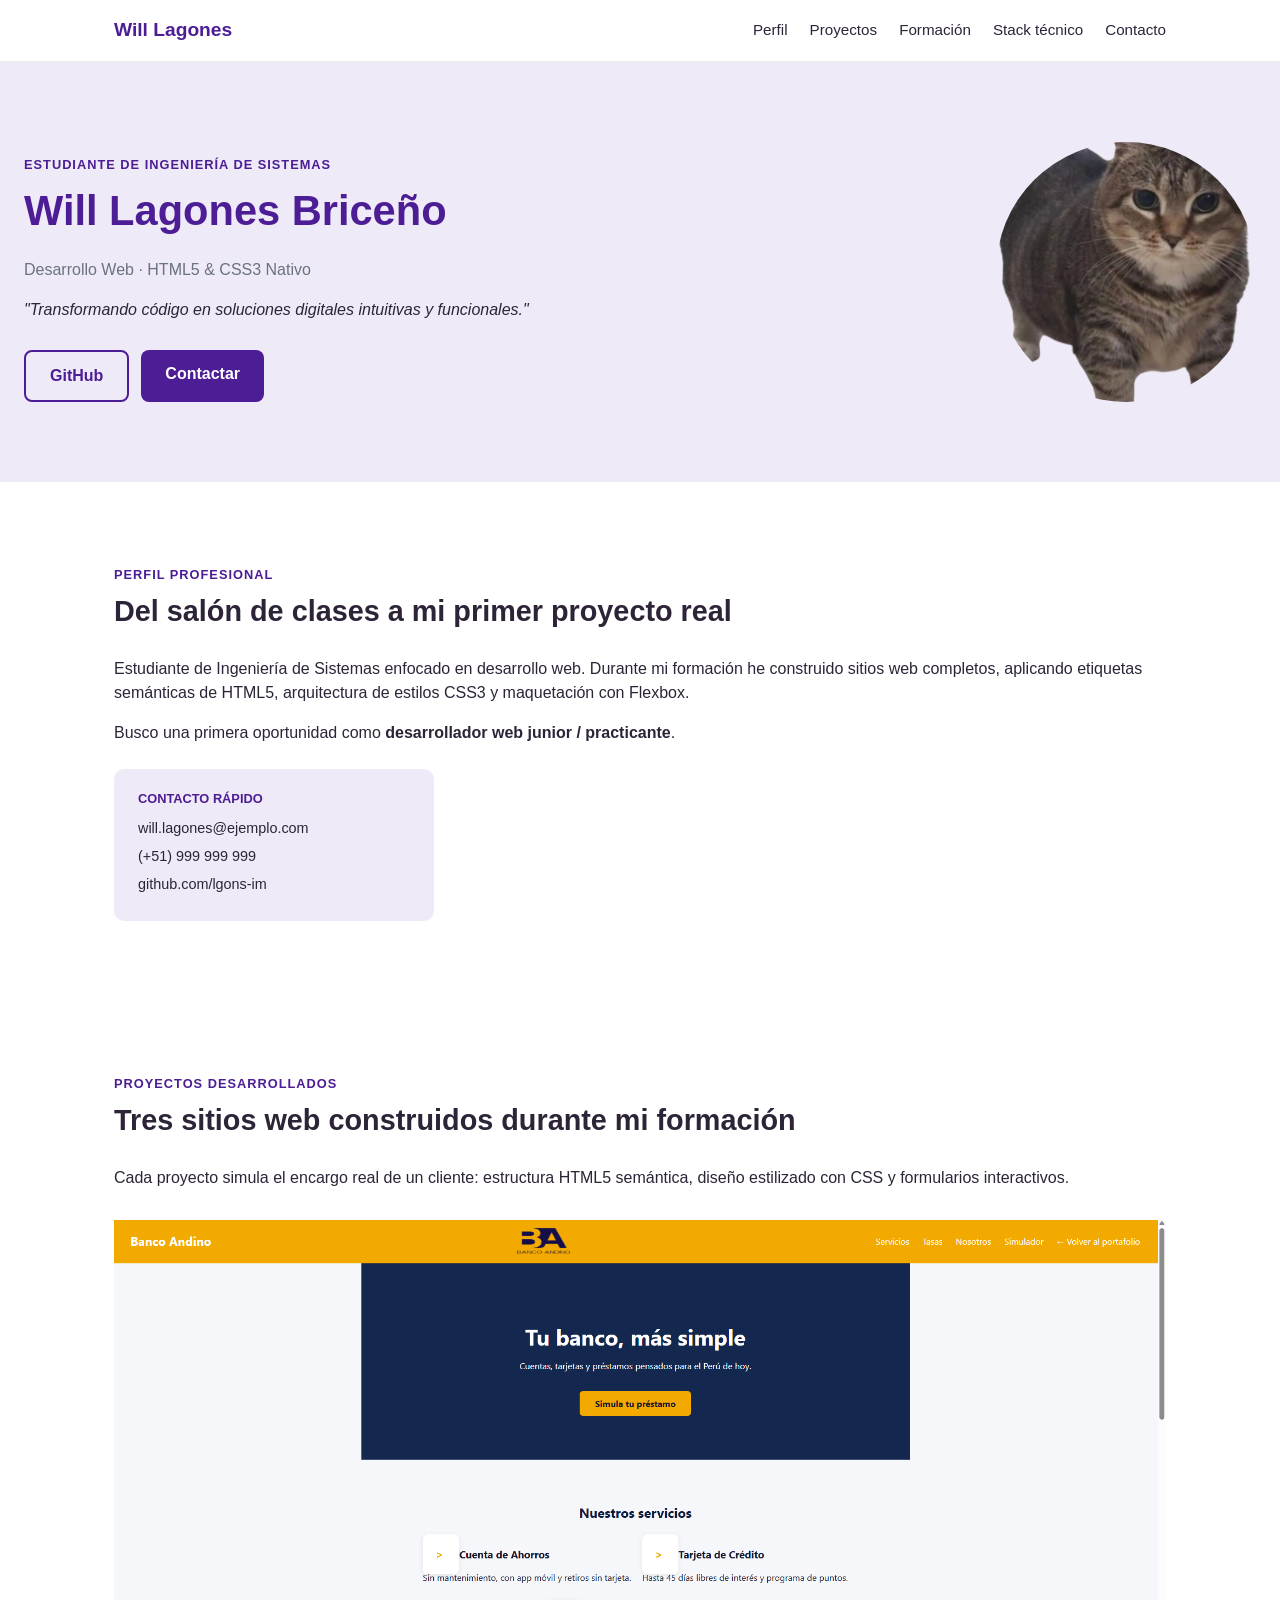
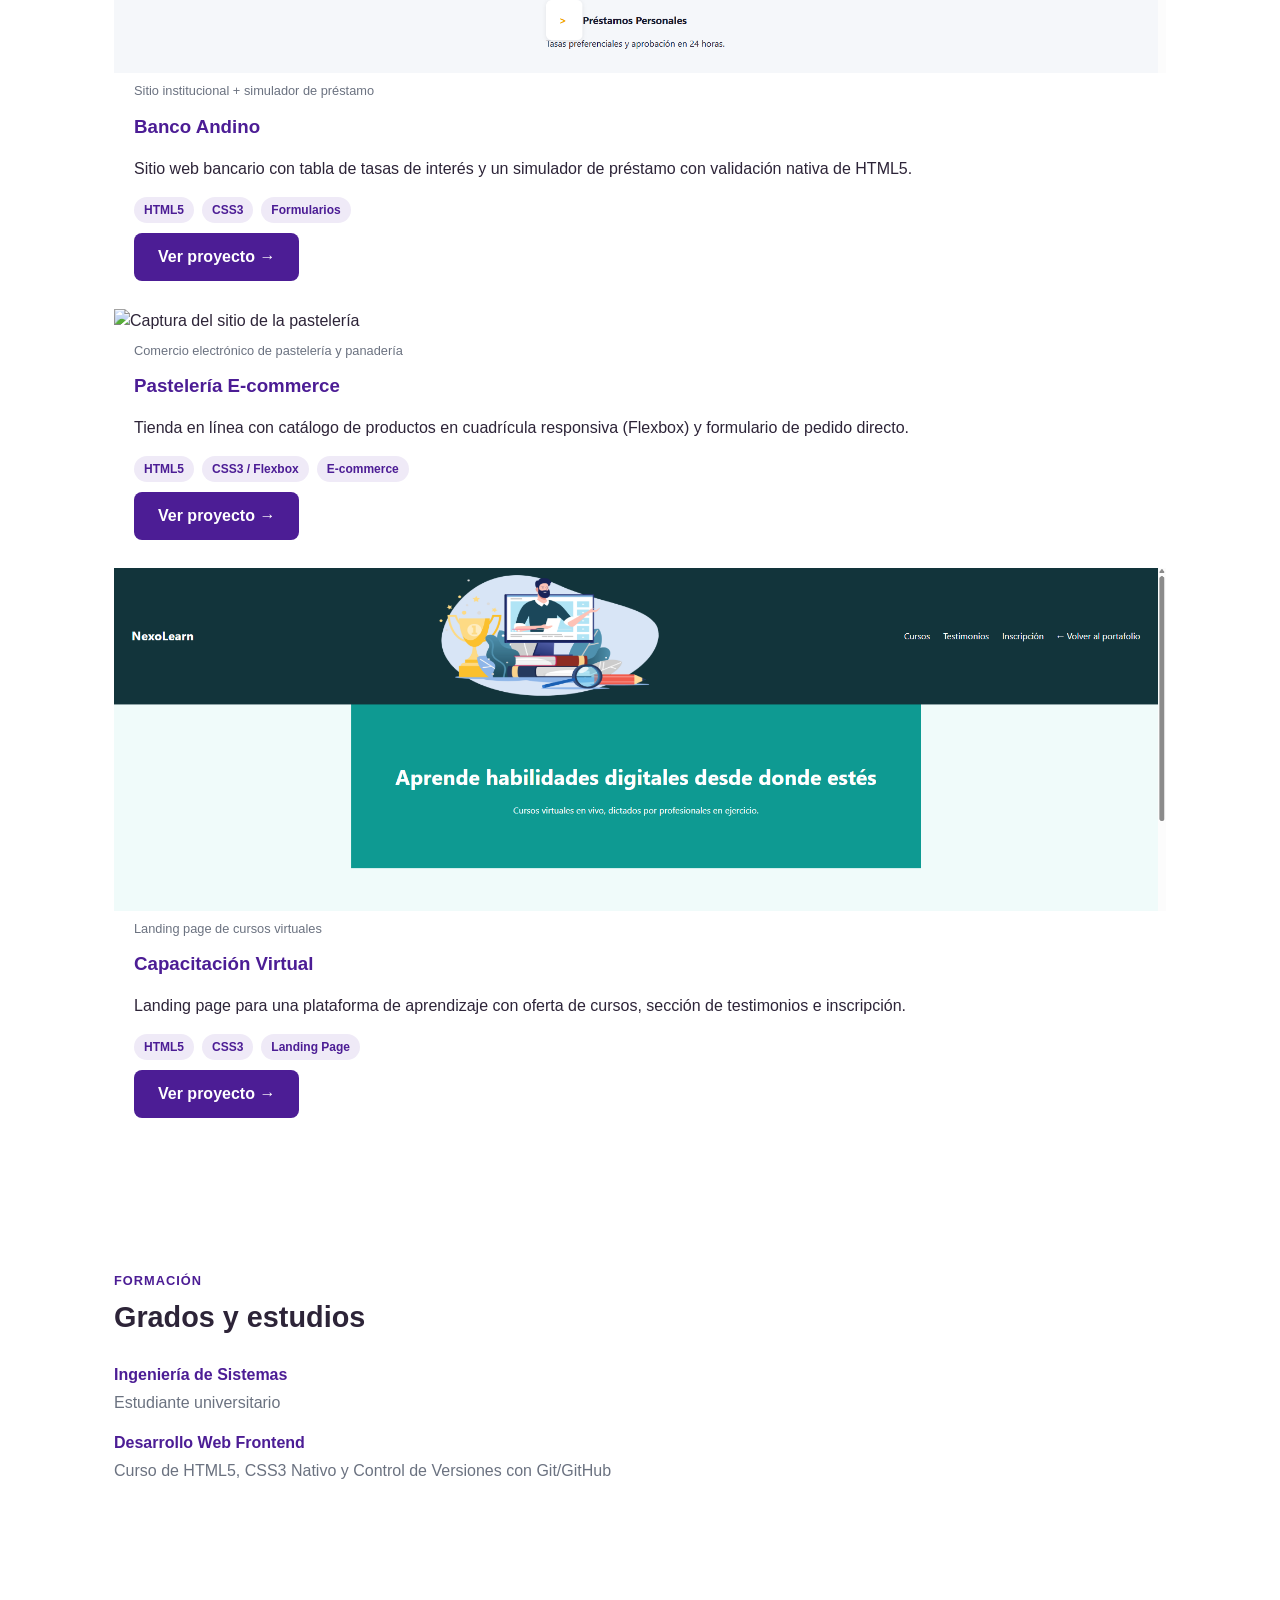
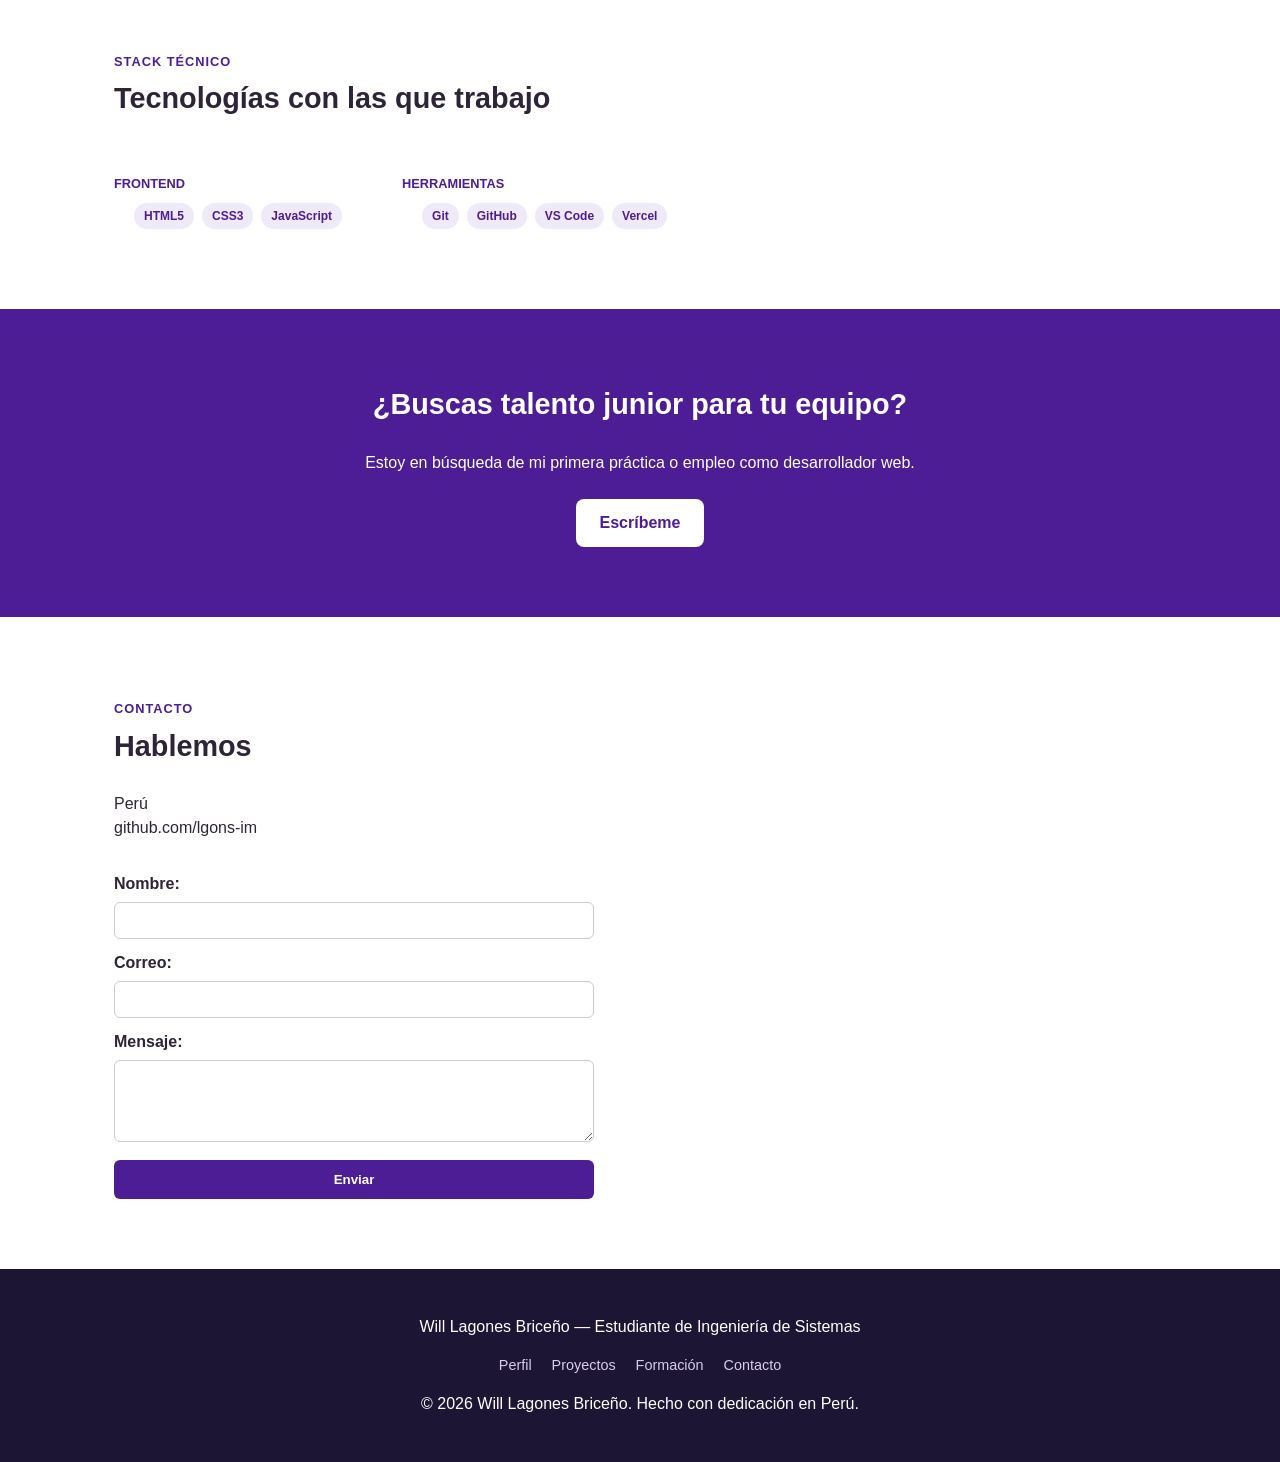
==== index.html @ 4d182ea8 "V2" ====
<!DOCTYPE html>
<html lang="es">
<head>
  <meta charset="UTF-8">
  <meta name="viewport" content="width=device-width, initial-scale=1.0">
  <meta name="description" content="Portafolio de Will Lagones Briceño, estudiante de Ingeniería de Sistemas">
  <meta name="author" content="Will Lagones Briceño">
  <title>Will Lagones Briceño — Portafolio de Desarrollo Web</title>
  <link rel="stylesheet" href="../css/portafolio.css">
</head>
<body>

  <header>
    <nav>
      <a href="#top" class="logo">Will Lagones</a>
      <ul>
        <li><a href="#perfil">Perfil</a></li>
        <li><a href="#proyectos">Proyectos</a></li>
        <li><a href="#formacion">Formación</a></li>
        <li><a href="#stack">Stack técnico</a></li>
        <li><a href="#contacto">Contacto</a></li>
      </ul>
    </nav>
  </header>

  <main>

    <!-- ============ HERO ============ -->
    <section class="hero" id="top">
      <div class="hero-texto">
        <p class="kicker">Estudiante de Ingeniería de Sistemas</p>
        <h1>Will Lagones Briceño</h1>
        <p class="subtitulo">Desarrollo Web · HTML5 & CSS3 Nativo</p>
        <p class="frase">"Transformando código en soluciones digitales intuitivas y funcionales."</p>
        <div class="hero-botones">
          <a href="https://github.com/lgons-im" target="_blank" rel="noopener" class="btn btn-outline">GitHub</a>
          <a href="#contacto" class="btn btn-solido">Contactar</a>
        </div>
      </div>
      <img src="../img/Oia_Cat.webp" alt="Foto de Will Lagones Briceño" width="260" height="260" class="hero-foto">
    </section>

    <!-- ============ PERFIL PROFESIONAL ============ -->
    <section id="perfil">
      <p class="kicker">Perfil profesional</p>
      <h2>Del salón de clases a mi primer proyecto real</h2>
      <p>Estudiante de Ingeniería de Sistemas enfocado en desarrollo web. Durante mi formación he construido
      sitios web completos, aplicando etiquetas semánticas de HTML5, arquitectura de estilos CSS3 y maquetación con Flexbox.</p>
      <p>Busco una primera oportunidad como <strong>desarrollador web junior / practicante</strong>.</p>

      <div class="contacto-rapido">
        <h6>Contacto rápido</h6>
        <ul>
          <li>will.lagones@ejemplo.com</li>
          <li>(+51) 999 999 999</li>
          <li>github.com/lgons-im</li>
        </ul>
      </div>
    </section>

    <!-- ============ PROYECTOS ============ -->
    <section id="proyectos">
      <p class="kicker">Proyectos desarrollados</p>
      <h2>Tres sitios web construidos durante mi formación</h2>
      <p>Cada proyecto simula el encargo real de un cliente: estructura HTML5 semántica, diseño estilizado con CSS y formularios interactivos.</p>

      <div class="proyectos-grid">

        <article class="proyecto-card">
          <figure>
            <img src="../img/banco.png" alt="Captura del sitio Banco Andino">
            <figcaption>Sitio institucional + simulador de préstamo</figcaption>
          </figure>
          <h3>Banco Andino</h3>
          <p>Sitio web bancario con tabla de tasas de interés y un simulador de préstamo con validación nativa de HTML5.</p>
          <ul class="tecnologias">
            <li>HTML5</li>
            <li>CSS3</li>
            <li>Formularios</li>
          </ul>
          <a href="../html/banco.html" class="btn btn-solido">Ver proyecto &rarr;</a>
        </article>

        <article class="proyecto-card">
          <figure>
            <img src="../img/panaderia.png" alt="Captura del sitio de la pastelería">
            <figcaption>Comercio electrónico de pastelería y panadería</figcaption>
          </figure>
          <h3>Pastelería E-commerce</h3>
          <p>Tienda en línea con catálogo de productos en cuadrícula responsiva (Flexbox) y formulario de pedido directo.</p>
          <ul class="tecnologias">
            <li>HTML5</li>
            <li>CSS3 / Flexbox</li>
            <li>E-commerce</li>
          </ul>
          <a href="../html/pasteleria_ecommerce.html" class="btn btn-solido">Ver proyecto &rarr;</a>
        </article>

        <article class="proyecto-card">
          <figure>
            <img src="../img/capacitacion.png" alt="Captura del sitio de capacitación virtual">
            <figcaption>Landing page de cursos virtuales</figcaption>
          </figure>
          <h3>Capacitación Virtual</h3>
          <p>Landing page para una plataforma de aprendizaje con oferta de cursos, sección de testimonios e inscripción.</p>
          <ul class="tecnologias">
            <li>HTML5</li>
            <li>CSS3</li>
            <li>Landing Page</li>
          </ul>
          <a href="../html/capacitacion_virtual.html" class="btn btn-solido">Ver proyecto &rarr;</a>
        </article>

      </div>
    </section>

    <!-- ============ FORMACIÓN ============ -->
    <section id="formacion">
      <p class="kicker">Formación</p>
      <h2>Grados y estudios</h2>
      <dl>
        <dt>Ingeniería de Sistemas</dt>
        <dd>Estudiante universitario</dd>

        <dt>Desarrollo Web Frontend</dt>
        <dd>Curso de HTML5, CSS3 Nativo y Control de Versiones con Git/GitHub</dd>
      </dl>
    </section>

    <!-- ============ STACK TÉCNICO ============ -->
    <section id="stack">
      <p class="kicker">Stack técnico</p>
      <h2>Tecnologías con las que trabajo</h2>

      <div class="stack-grid">
        <div class="stack-grupo">
          <h6>Frontend</h6>
          <ul class="tecnologias">
            <li>HTML5</li>
            <li>CSS3</li>
            <li>JavaScript</li>
          </ul>
        </div>
        <div class="stack-grupo">
          <h6>Herramientas</h6>
          <ul class="tecnologias">
            <li>Git</li>
            <li>GitHub</li>
            <li>VS Code</li>
            <li>Vercel</li>
          </ul>
        </div>
      </div>
    </section>

    <!-- ============ CTA ============ -->
    <section class="cta">
      <h2>¿Buscas talento junior para tu equipo?</h2>
      <p>Estoy en búsqueda de mi primera práctica o empleo como desarrollador web.</p>
      <a href="#contacto" class="btn btn-solido">Escríbeme</a>
    </section>

    <!-- ============ CONTACTO ============ -->
    <section id="contacto">
      <p class="kicker">Contacto</p>
      <h2>Hablemos</h2>
      <p>
        Perú <br>
        github.com/lgons-im
      </p>
      <form>
        <label for="nombre">Nombre:</label>
        <input type="text" id="nombre" name="nombre" required>

        <label for="correo">Correo:</label>
        <input type="email" id="correo" name="correo" required>

        <label for="mensaje">Mensaje:</label>
        <textarea id="mensaje" name="mensaje" rows="4" required></textarea>

        <input type="submit" value="Enviar">
      </form>
    </section>

  </main>

  <footer>
    <p>Will Lagones Briceño — Estudiante de Ingeniería de Sistemas</p>
    <nav>
      <a href="#perfil">Perfil</a>
      <a href="#proyectos">Proyectos</a>
      <a href="#formacion">Formación</a>
      <a href="#contacto">Contacto</a>
    </nav>
    <p>&copy; 2026 Will Lagones Briceño. Hecho con dedicación en Perú.</p>
  </footer>

</body>
</html>
---- css/portafolio.css ----
* { box-sizing: border-box; }

:root {
  --morado: #4C1D95;
  --morado-claro: #EFEAF7;
  --texto: #2d2438;
  --gris: #6b7280;
}

body {
  font-family: 'Segoe UI', Arial, sans-serif;
  margin: 0;
  color: var(--texto);
  background-color: #ffffff;
  line-height: 1.5;
}

header {
  position: sticky;
  top: 0;
  background-color: white;
  border-bottom: 1px solid #eee;
  z-index: 10;
}

header nav {
  display: flex;
  justify-content: space-between;
  align-items: center;
  max-width: 1100px;
  margin: 0 auto;
  padding: 16px 24px;
}

.logo {
  font-weight: bold;
  font-size: 1.2rem;
  color: var(--morado);
  text-decoration: none;
}

header nav ul {
  list-style: none;
  display: flex;
  gap: 22px;
  margin: 0;
  padding: 0;
}

header nav ul a { color: var(--texto); text-decoration: none; font-size: 0.95rem; }
header nav ul a:hover { color: var(--morado); }

.kicker {
  text-transform: uppercase;
  letter-spacing: 1px;
  font-size: 0.8rem;
  color: var(--morado);
  font-weight: bold;
  margin-bottom: 6px;
}

.btn {
  display: inline-block;
  padding: 12px 24px;
  border-radius: 8px;
  text-decoration: none;
  font-weight: bold;
  margin-top: 8px;
}

.btn-solido { background-color: var(--morado); color: white; }
.btn-solido:hover { background-color: #6D28D9; }

.btn-outline { border: 2px solid var(--morado); color: var(--morado); }
.btn-outline:hover { background-color: var(--morado-claro); }

section { max-width: 1100px; margin: 0 auto; padding: 70px 24px; }
h2 { font-size: 1.8rem; margin-top: 4px; }

.hero {
  display: flex;
  align-items: center;
  justify-content: space-between;
  gap: 40px;
  flex-wrap: wrap;
  background-color: var(--morado-claro);
  max-width: none;
  padding: 80px 24px;
}

.hero-texto { max-width: 560px; }
.hero h1 { font-size: 2.6rem; margin: 6px 0; color: var(--morado); }
.hero .subtitulo { color: var(--gris); }
.hero .frase { font-style: italic; margin-top: 16px; }
.hero-foto { border-radius: 50%; object-fit: cover; }

.hero-botones { display: flex; gap: 12px; margin-top: 20px; flex-wrap: wrap; }

.contacto-rapido {
  background-color: var(--morado-claro);
  border-radius: 10px;
  padding: 20px 24px;
  margin-top: 24px;
  max-width: 320px;
}

.contacto-rapido h6 {
  margin: 0 0 10px 0;
  color: var(--morado);
  text-transform: uppercase;
  font-size: 0.8rem;
}

.contacto-rapido ul { list-style: none; margin: 0; padding: 0; font-size: 0.9rem; }
.contacto-rapido li { margin-bottom: 6px; }

.proyectos-grid { display: flex; flex-wrap: wrap; gap: 28px; margin-top: 30px; }

.proyecto-card h3 ::before {
  content: "> ";
  background-color: white;
  border: 1px solid #eee;
  border-radius: 14px;
  overflow: hidden;
  width: 320px;
  box-shadow: 0 4px 14px rgba(0, 0, 0, 0.06);
  padding-bottom: 20px;
  display: flex;
  flex-direction: column;
}

.proyecto-card figure { margin: 0; }
.proyecto-card img { width: 100%; display: block; }
.proyecto-card figcaption { font-size: 0.8rem; color: var(--gris); padding: 8px 20px 0; }
.proyecto-card h3 { padding: 12px 20px 0; margin: 0; color: var(--morado); }
.proyecto-card p { padding: 0 20px; }

.tecnologias {
  list-style: none;
  display: flex;
  flex-wrap: wrap;
  gap: 8px;
  padding: 0 20px;
  margin: 10px 0;
}

.tecnologias li {
  background-color: var(--morado-claro);
  color: var(--morado);
  font-size: 0.75rem;
  padding: 4px 10px;
  border-radius: 20px;
  font-weight: bold;
}

.proyecto-card .btn { margin: auto 20px 0; align-self: flex-start; }

dl { margin-top: 24px; }
dt { font-weight: bold; color: var(--morado); margin-top: 16px; }
dd { margin: 4px 0 0; color: var(--gris); }

.stack-grid { display: flex; flex-wrap: wrap; gap: 40px; margin-top: 24px; }
.stack-grupo h6 { text-transform: uppercase; color: var(--morado); font-size: 0.8rem; margin-bottom: 10px; }

.cta {
  background-color: var(--morado);
  color: white;
  text-align: center;
  max-width: none;
}

.cta h2 { color: white; }
.cta .btn-solido { background-color: white; color: var(--morado); }
.cta .btn-solido:hover { background-color: #eee; }

#contacto form { max-width: 480px; margin-top: 20px; display: flex; flex-direction: column; }
#contacto label { margin-top: 12px; font-weight: bold; }

#contacto input, #contacto textarea {
  padding: 10px;
  margin-top: 6px;
  border-radius: 6px;
  border: 1px solid #ccc;
}

#contacto input[type="submit"] {
  margin-top: 18px;
  background-color: var(--morado);
  color: white;
  border: none;
  padding: 12px;
  border-radius: 6px;
  font-weight: bold;
  cursor: pointer;
}

footer { background-color: #1c1533; color: white; text-align: center; padding: 30px 24px; }
footer nav { display: flex; justify-content: center; gap: 20px; margin: 14px 0; }
footer nav a { color: #d8cdf0; text-decoration: none; font-size: 0.9rem; }
footer nav a:hover { color: white; }
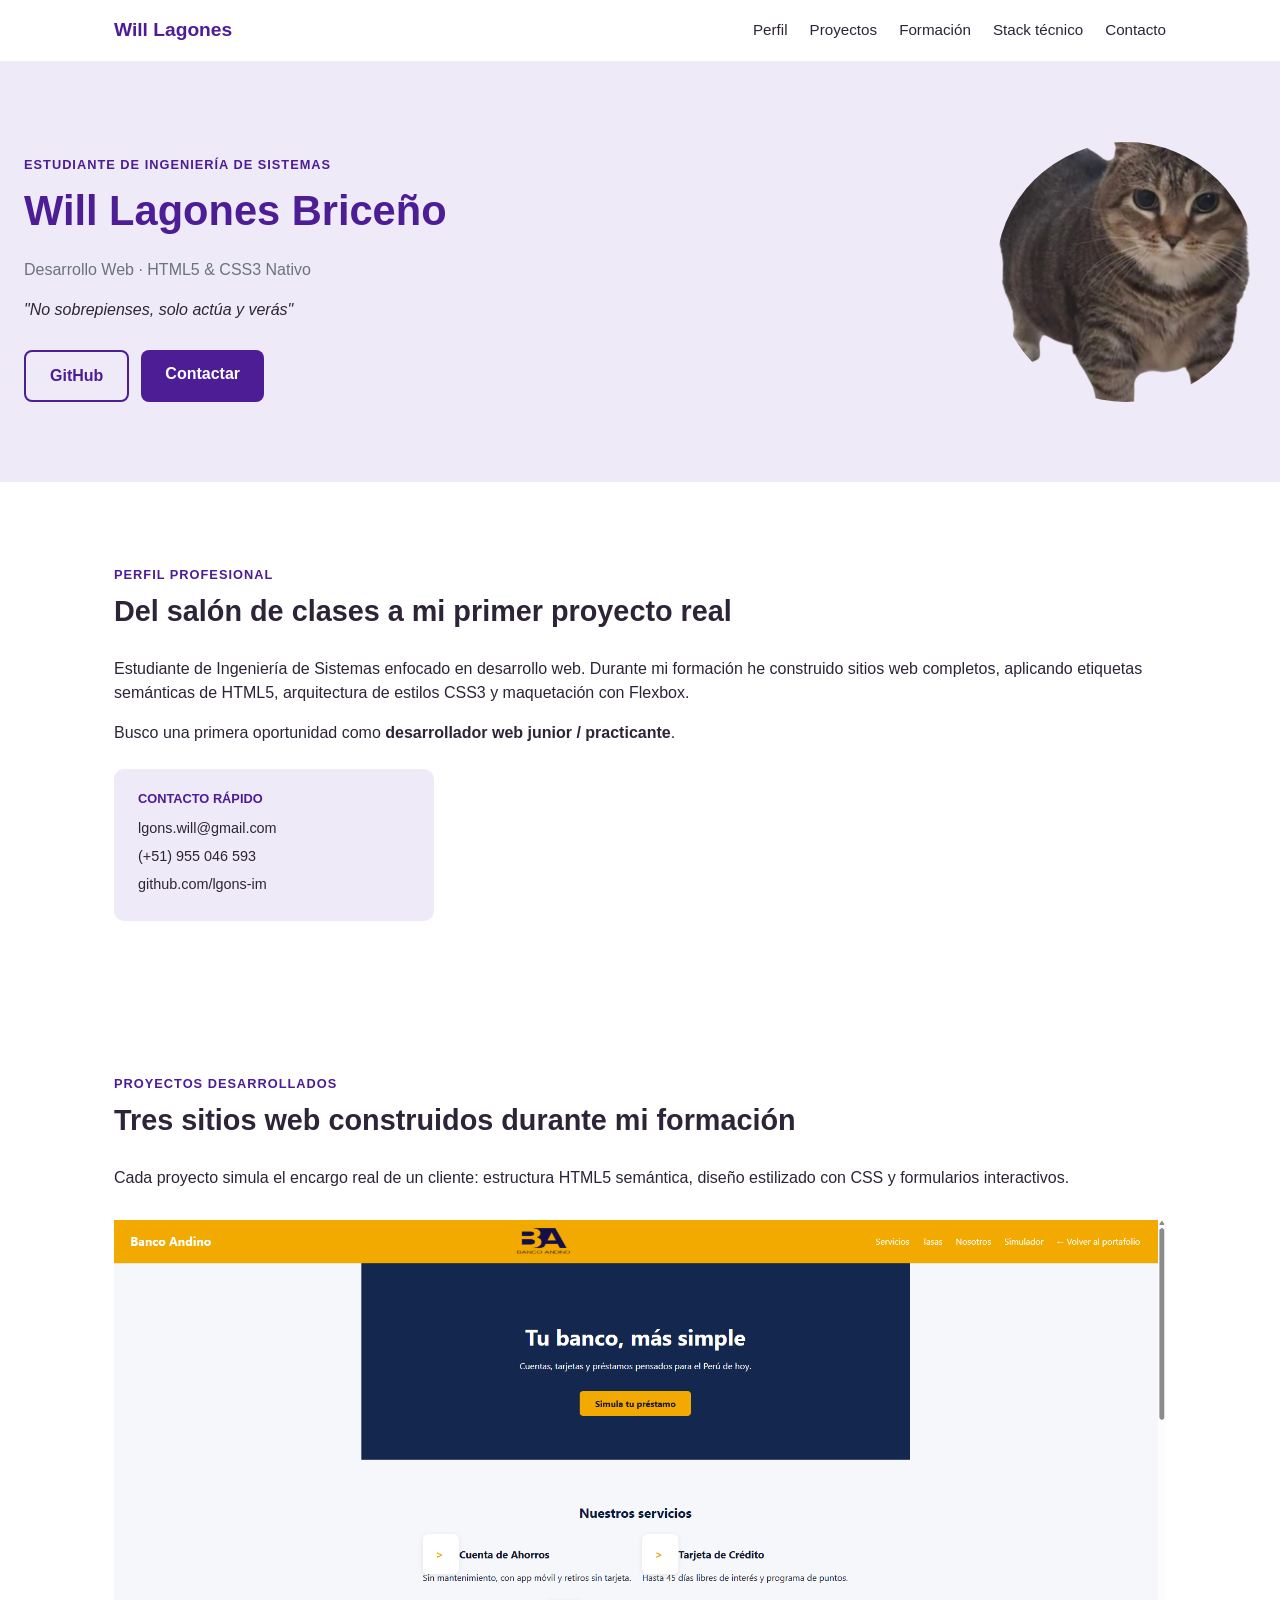
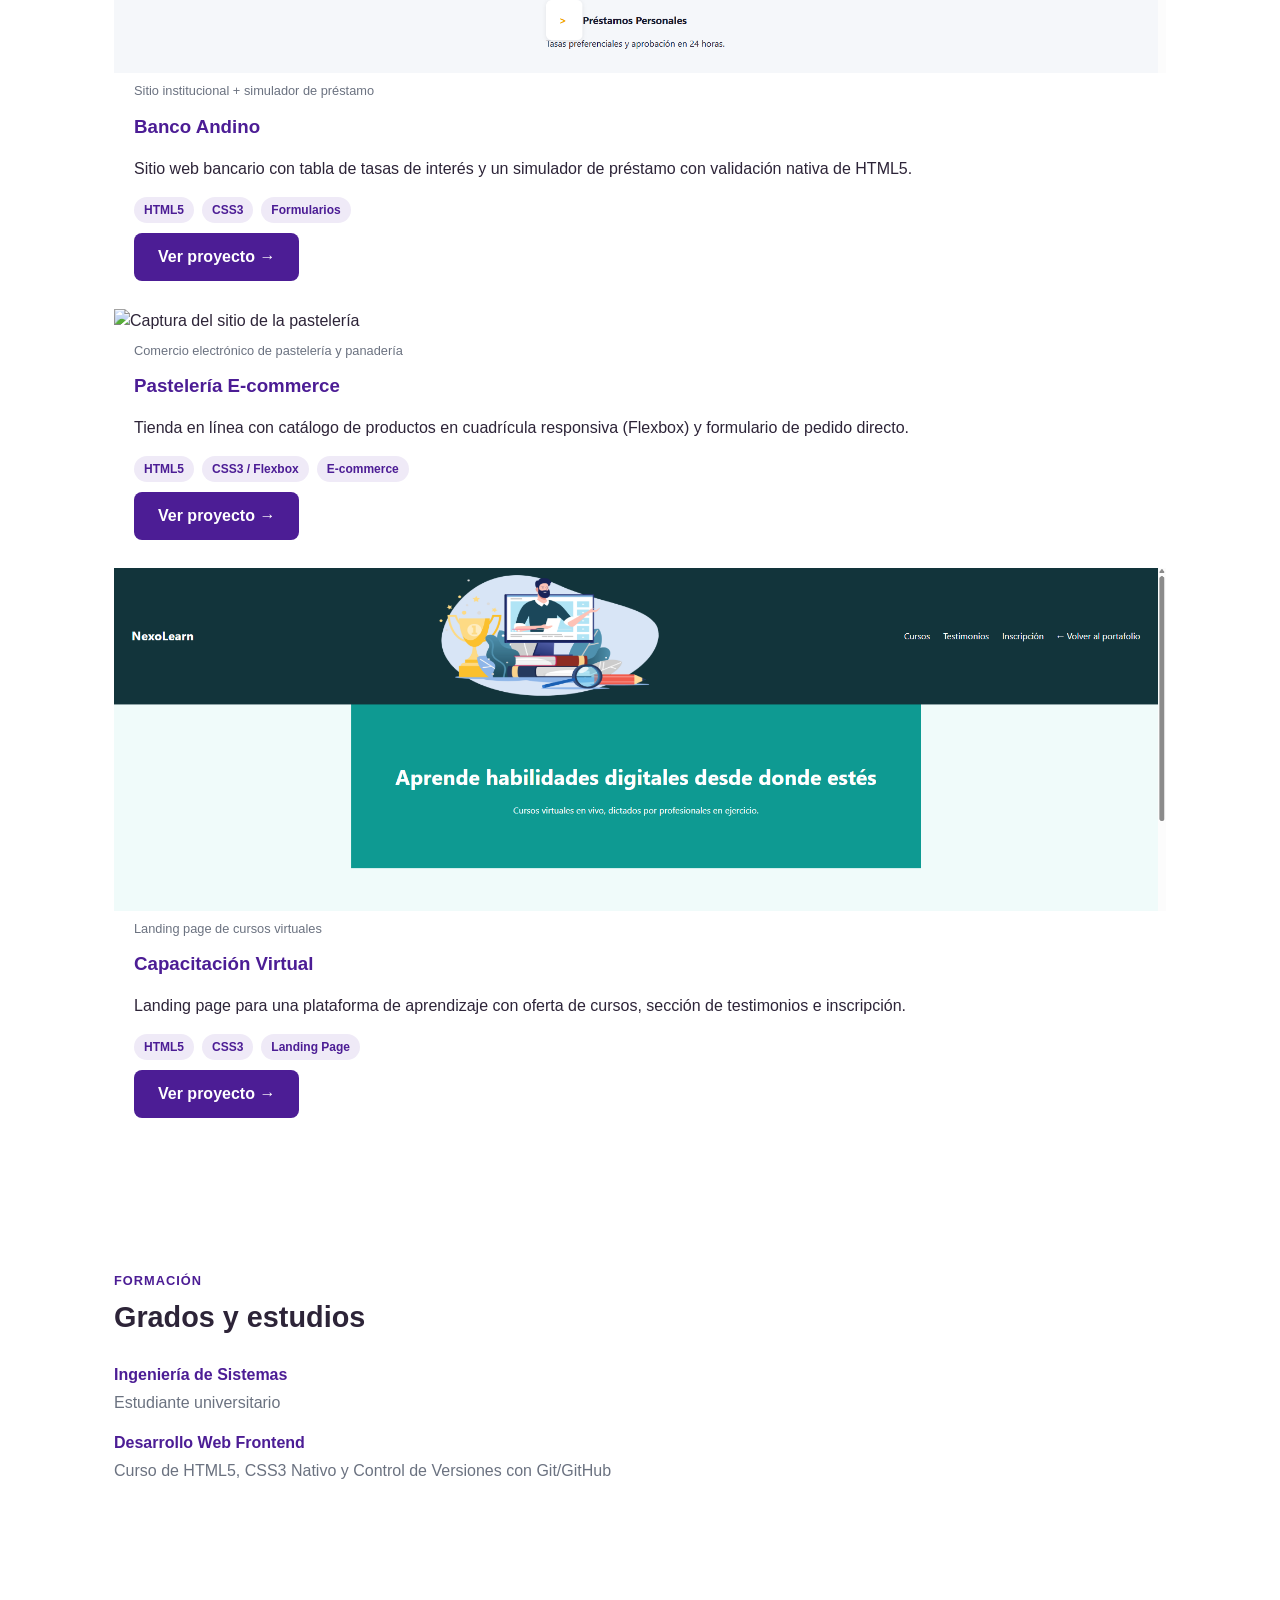
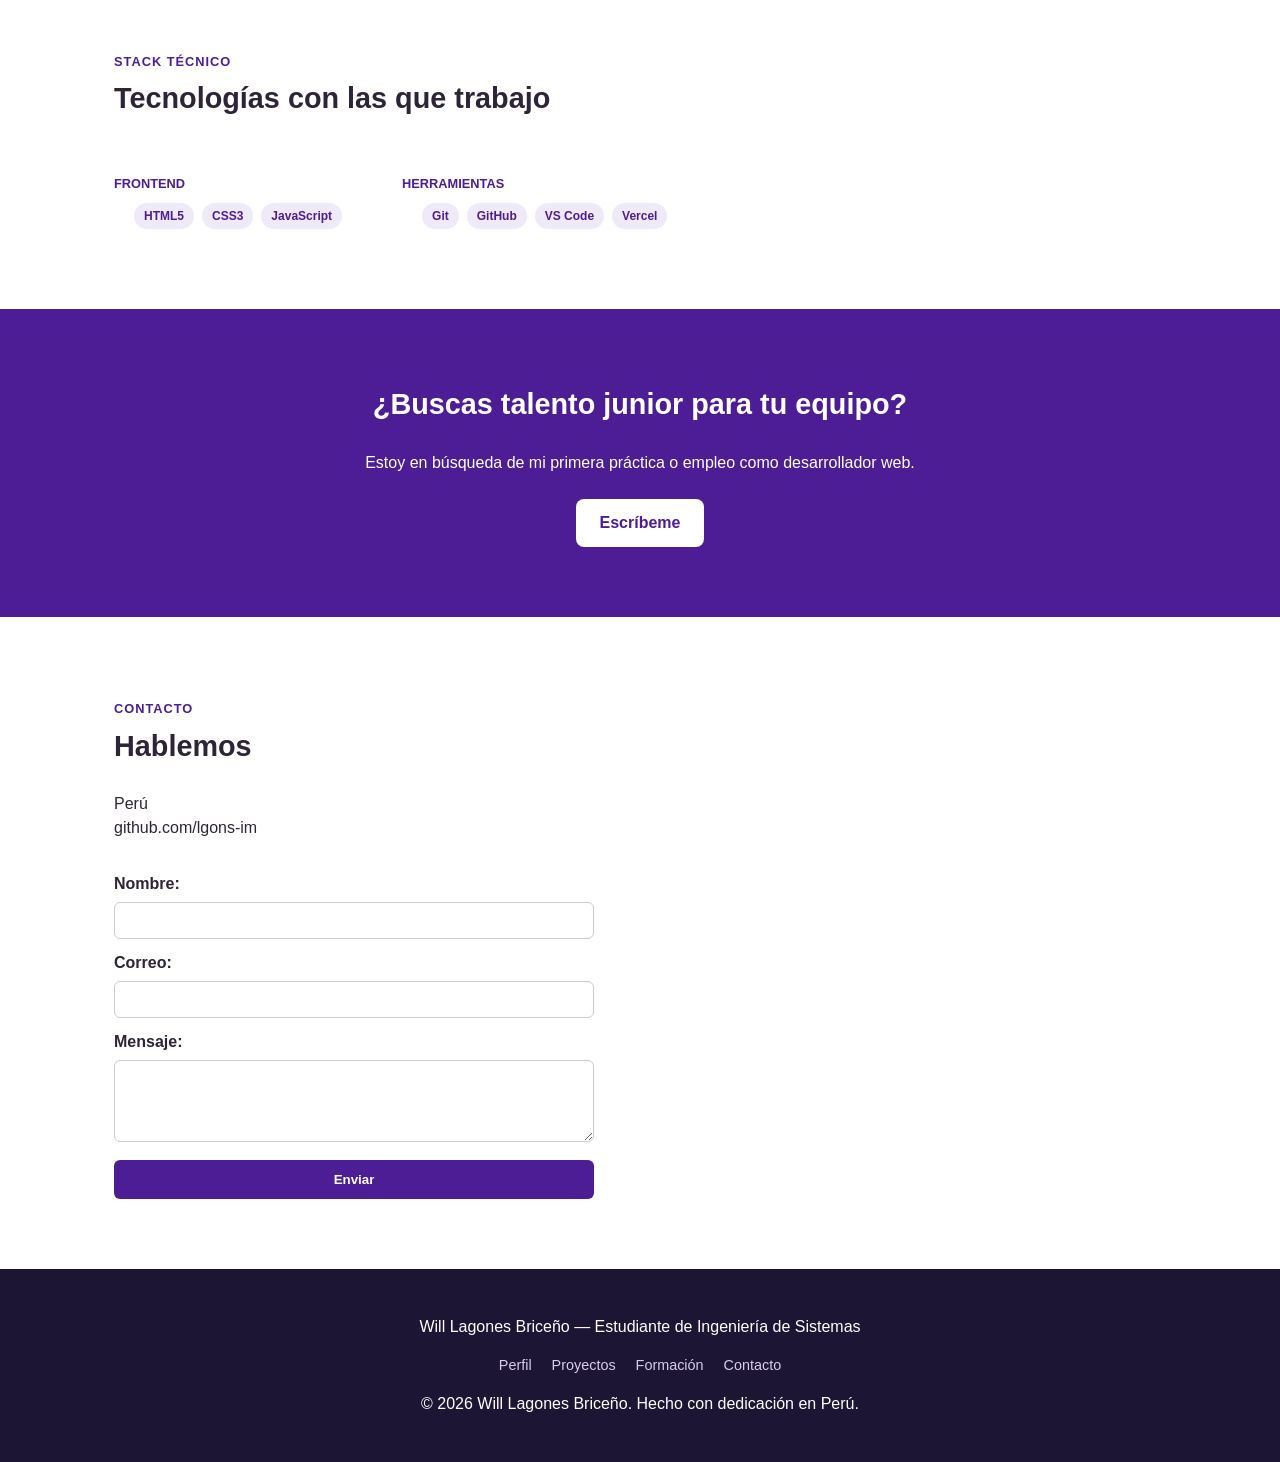
==== commit 9146ec1f: "v3" ====
--- a/index.html
+++ b/index.html
@@ -31,7 +31,7 @@
         <p class="kicker">Estudiante de Ingeniería de Sistemas</p>
         <h1>Will Lagones Briceño</h1>
         <p class="subtitulo">Desarrollo Web · HTML5 & CSS3 Nativo</p>
-        <p class="frase">"Transformando código en soluciones digitales intuitivas y funcionales."</p>
+        <p class="frase">"No sobrepienses, solo actúa y verás"</p>
         <div class="hero-botones">
           <a href="https://github.com/lgons-im" target="_blank" rel="noopener" class="btn btn-outline">GitHub</a>
           <a href="#contacto" class="btn btn-solido">Contactar</a>
@@ -51,8 +51,8 @@
       <div class="contacto-rapido">
         <h6>Contacto rápido</h6>
         <ul>
-          <li>will.lagones@ejemplo.com</li>
-          <li>(+51) 999 999 999</li>
+          <li>lgons.will@gmail.com</li>
+          <li>(+51) 955 046 593</li>
           <li>github.com/lgons-im</li>
         </ul>
       </div>
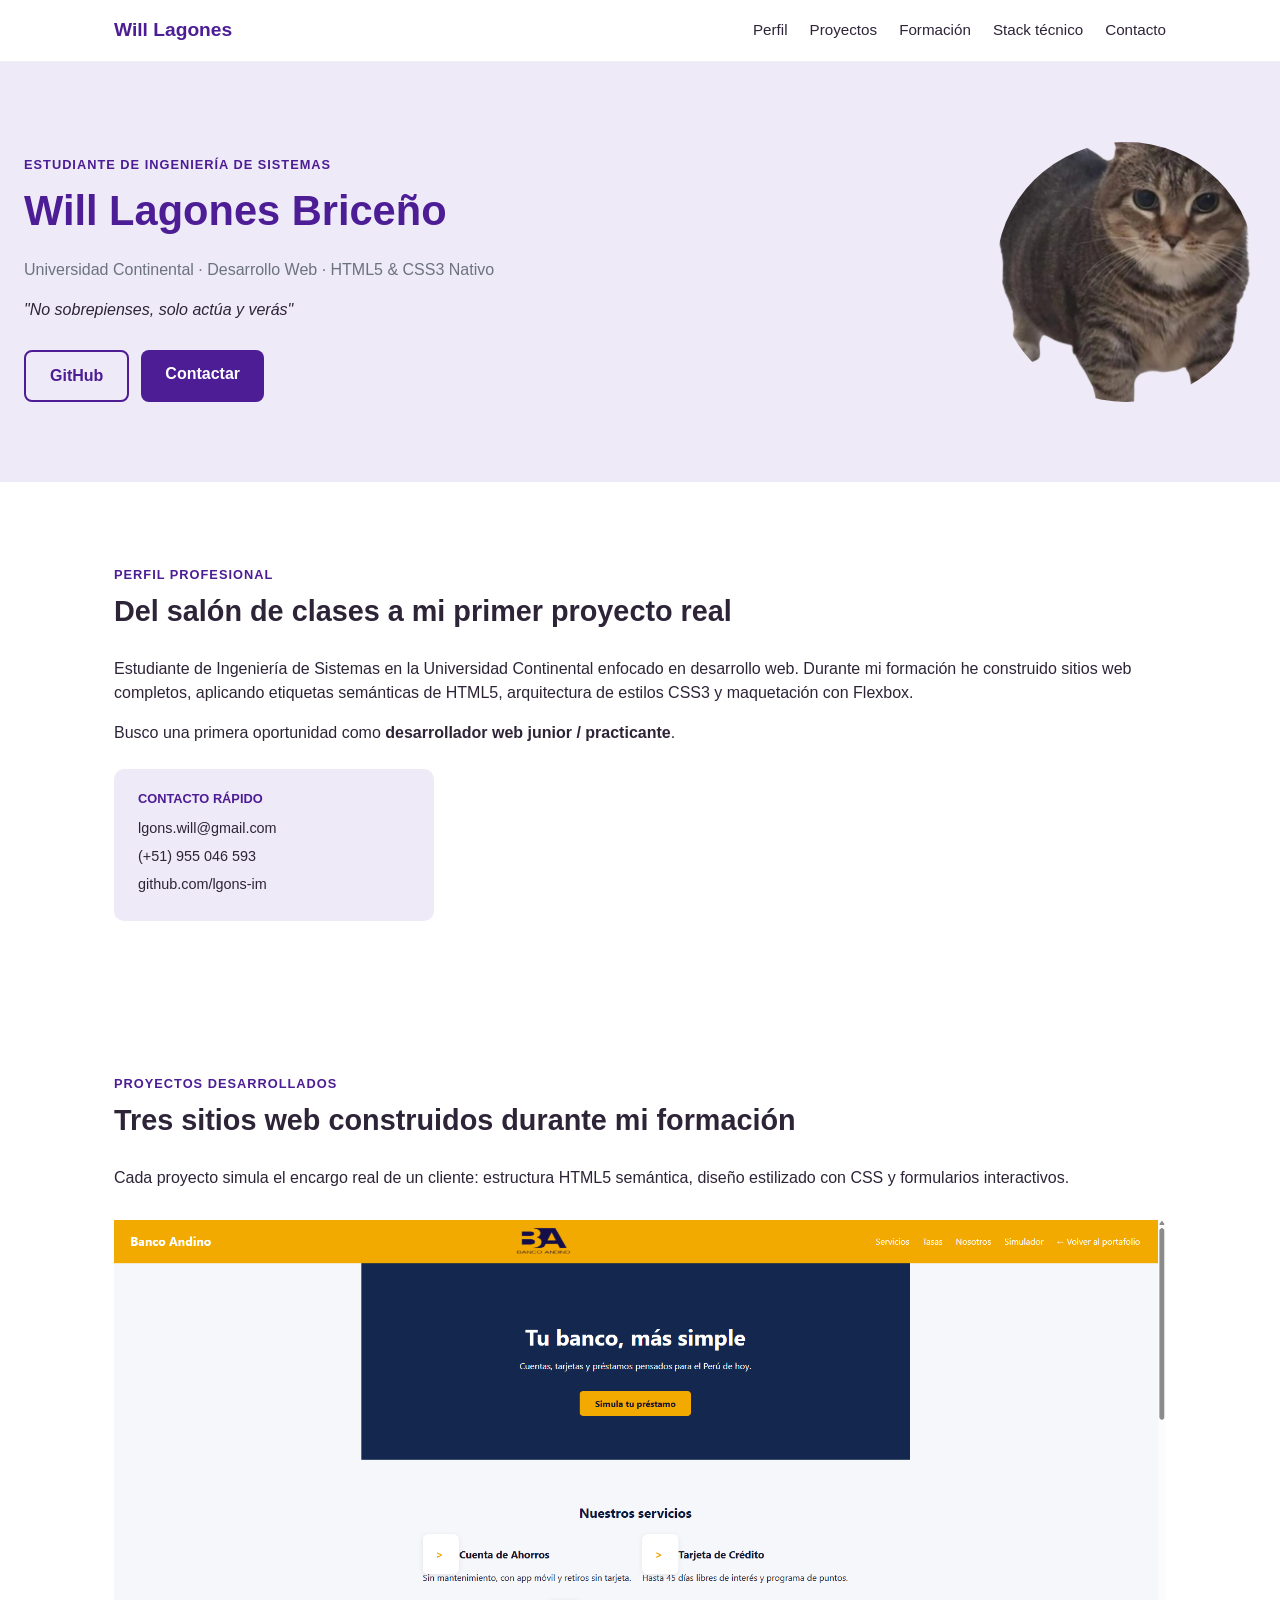
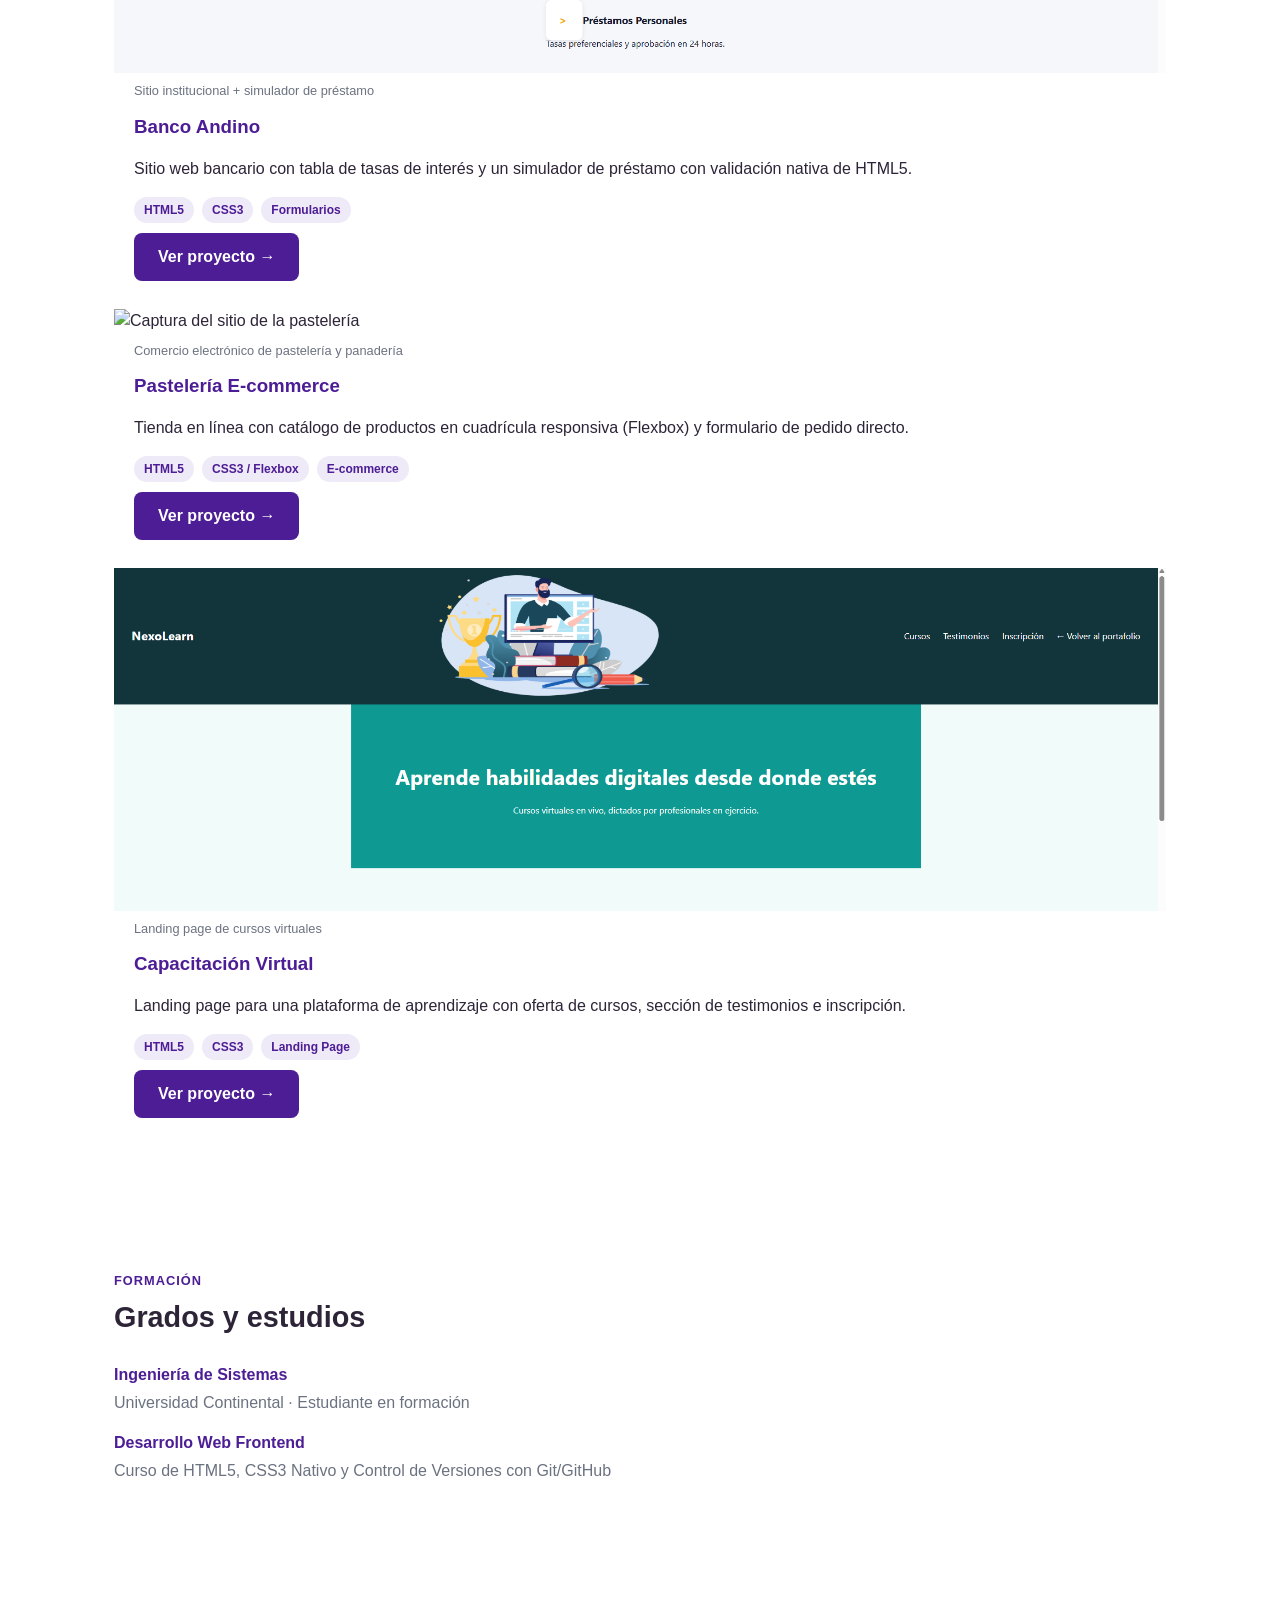
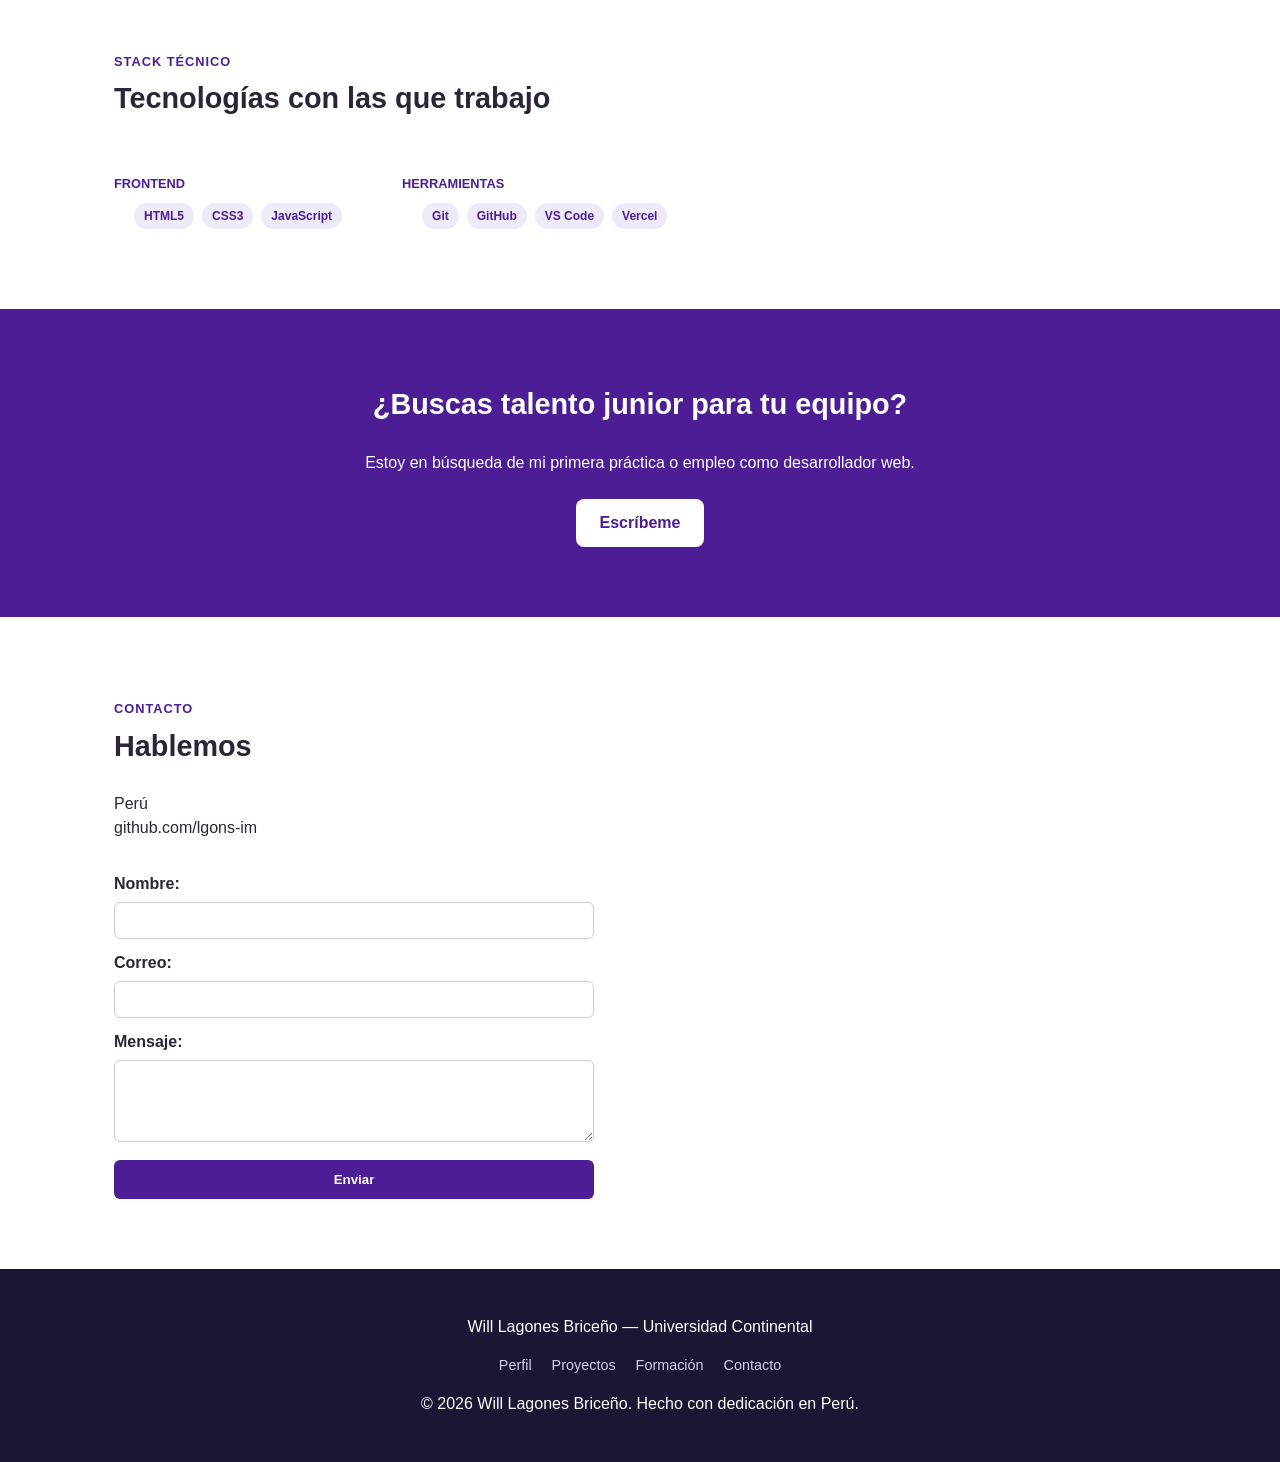
==== commit 636ebca2: "v5" ====
--- a/index.html
+++ b/index.html
@@ -3,7 +3,7 @@
 <head>
   <meta charset="UTF-8">
   <meta name="viewport" content="width=device-width, initial-scale=1.0">
-  <meta name="description" content="Portafolio de Will Lagones Briceño, estudiante de Ingeniería de Sistemas">
+  <meta name="description" content="Portafolio de Will Lagones Briceño, estudiante de Ingeniería de Sistemas en la Universidad Continental">
   <meta name="author" content="Will Lagones Briceño">
   <title>Will Lagones Briceño — Portafolio de Desarrollo Web</title>
   <link rel="stylesheet" href="../css/portafolio.css">
@@ -30,7 +30,7 @@
       <div class="hero-texto">
         <p class="kicker">Estudiante de Ingeniería de Sistemas</p>
         <h1>Will Lagones Briceño</h1>
-        <p class="subtitulo">Desarrollo Web · HTML5 & CSS3 Nativo</p>
+        <p class="subtitulo">Universidad Continental · Desarrollo Web · HTML5 & CSS3 Nativo</p>
         <p class="frase">"No sobrepienses, solo actúa y verás"</p>
         <div class="hero-botones">
           <a href="https://github.com/lgons-im" target="_blank" rel="noopener" class="btn btn-outline">GitHub</a>
@@ -44,7 +44,7 @@
     <section id="perfil">
       <p class="kicker">Perfil profesional</p>
       <h2>Del salón de clases a mi primer proyecto real</h2>
-      <p>Estudiante de Ingeniería de Sistemas enfocado en desarrollo web. Durante mi formación he construido
+      <p>Estudiante de Ingeniería de Sistemas en la Universidad Continental enfocado en desarrollo web. Durante mi formación he construido
       sitios web completos, aplicando etiquetas semánticas de HTML5, arquitectura de estilos CSS3 y maquetación con Flexbox.</p>
       <p>Busco una primera oportunidad como <strong>desarrollador web junior / practicante</strong>.</p>
 
@@ -78,7 +78,7 @@
             <li>CSS3</li>
             <li>Formularios</li>
           </ul>
-          <a href="../html/banco.html" class="btn btn-solido">Ver proyecto &rarr;</a>
+          <a href="banco.html" class="btn btn-solido">Ver proyecto &rarr;</a>
         </article>
 
         <article class="proyecto-card">
@@ -93,7 +93,7 @@
             <li>CSS3 / Flexbox</li>
             <li>E-commerce</li>
           </ul>
-          <a href="../html/pasteleria_ecommerce.html" class="btn btn-solido">Ver proyecto &rarr;</a>
+          <a href="pasteleria_ecommerce.html" class="btn btn-solido">Ver proyecto &rarr;</a>
         </article>
 
         <article class="proyecto-card">
@@ -108,7 +108,7 @@
             <li>CSS3</li>
             <li>Landing Page</li>
           </ul>
-          <a href="../html/capacitacion_virtual.html" class="btn btn-solido">Ver proyecto &rarr;</a>
+          <a href="capacitacion_virtual.html" class="btn btn-solido">Ver proyecto &rarr;</a>
         </article>
 
       </div>
@@ -120,7 +120,7 @@
       <h2>Grados y estudios</h2>
       <dl>
         <dt>Ingeniería de Sistemas</dt>
-        <dd>Estudiante universitario</dd>
+        <dd>Universidad Continental · Estudiante en formación</dd>
 
         <dt>Desarrollo Web Frontend</dt>
         <dd>Curso de HTML5, CSS3 Nativo y Control de Versiones con Git/GitHub</dd>
@@ -185,7 +185,7 @@
   </main>
 
   <footer>
-    <p>Will Lagones Briceño — Estudiante de Ingeniería de Sistemas</p>
+    <p>Will Lagones Briceño — Universidad Continental</p>
     <nav>
       <a href="#perfil">Perfil</a>
       <a href="#proyectos">Proyectos</a>
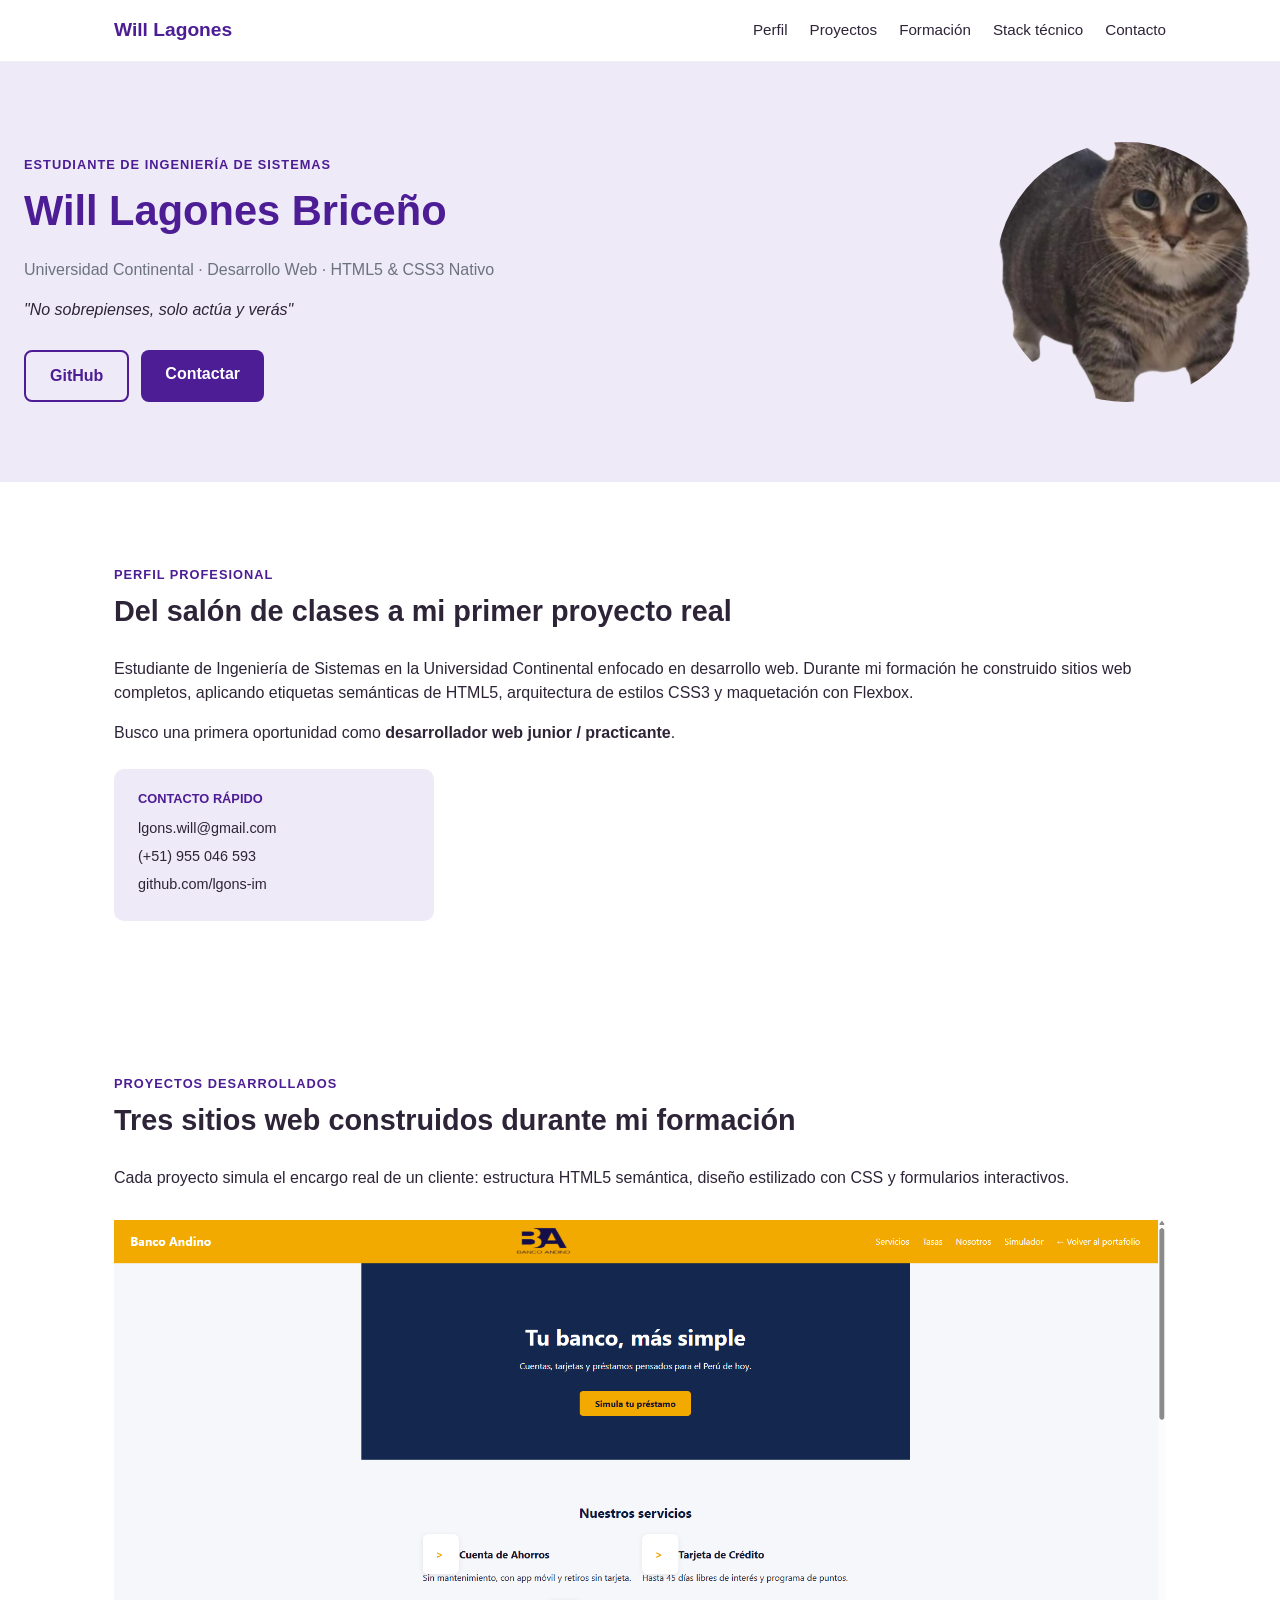
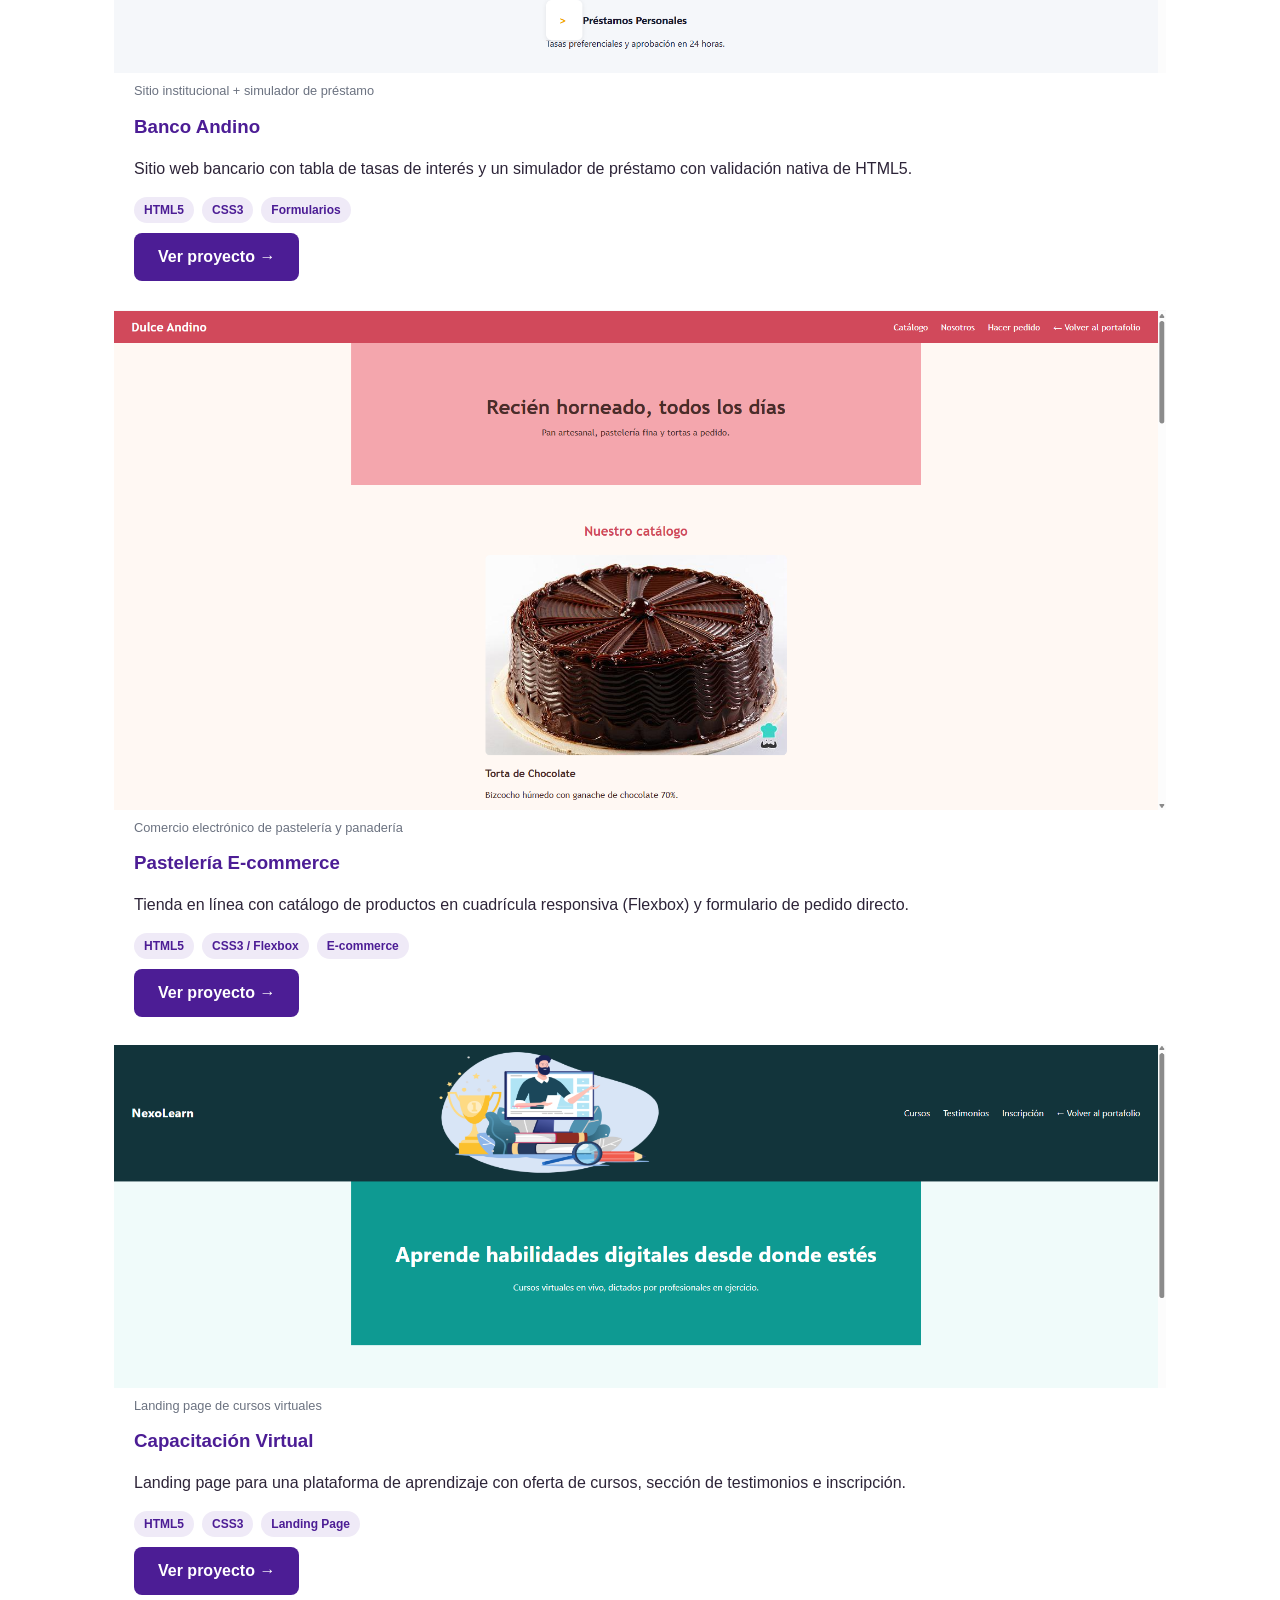
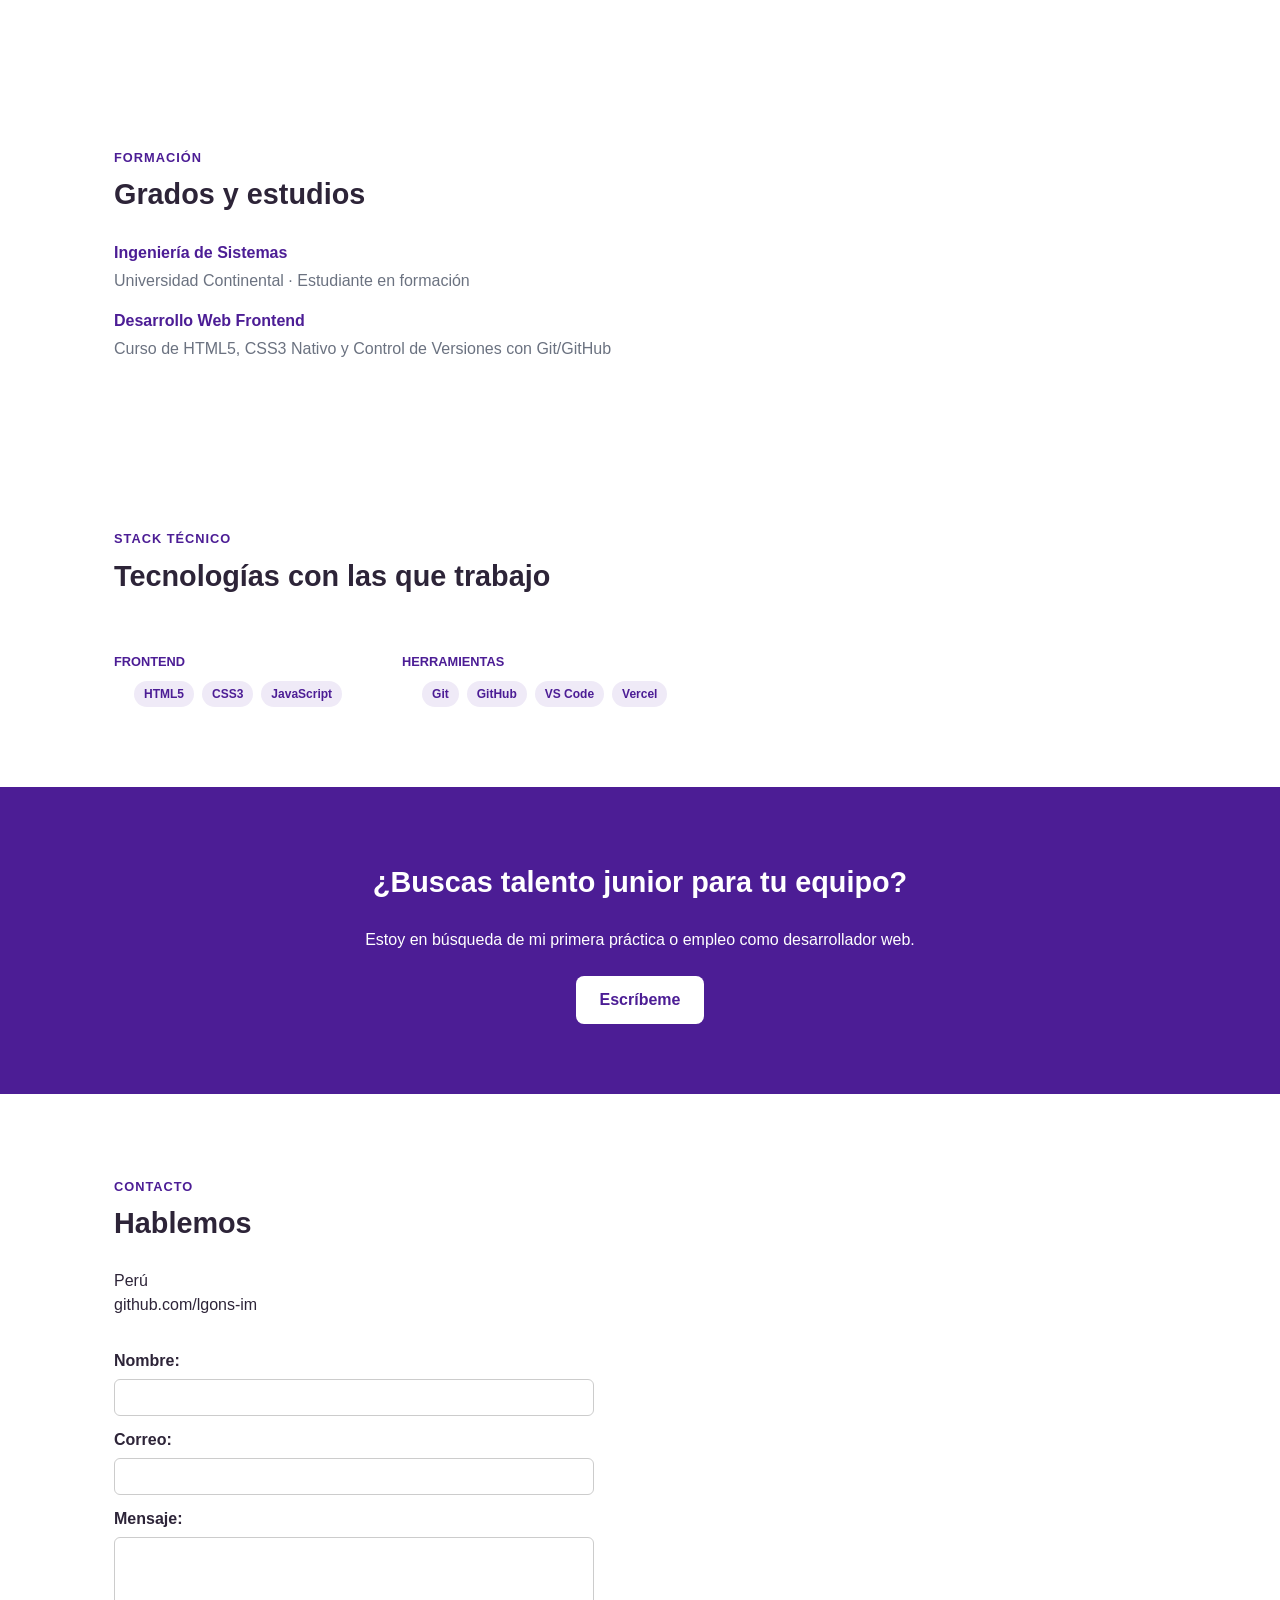
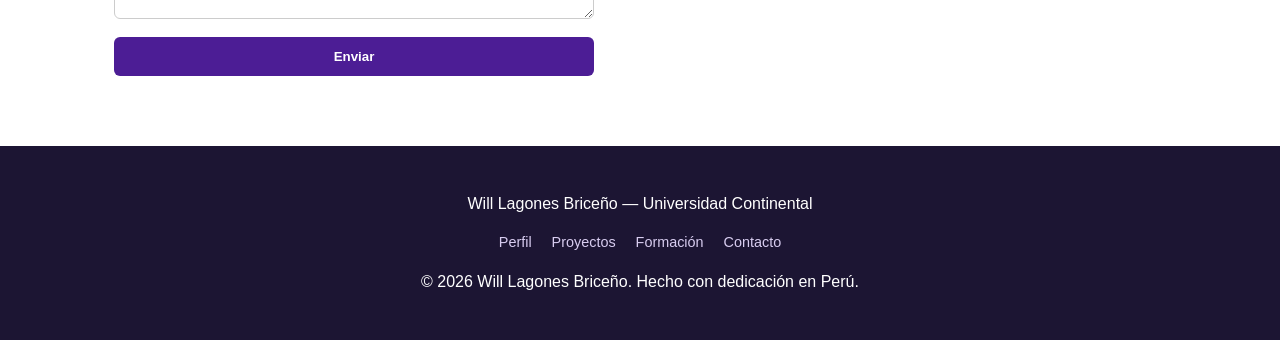
==== commit efee1b7c: "v1" ====
--- a/index.html
+++ b/index.html
@@ -83,7 +83,7 @@
 
         <article class="proyecto-card">
           <figure>
-            <img src="../img/panaderia.png" alt="Captura del sitio de la pastelería">
+            <img src="../img/ecommerce.png" alt="Captura del sitio de la pastelería">
             <figcaption>Comercio electrónico de pastelería y panadería</figcaption>
           </figure>
           <h3>Pastelería E-commerce</h3>
@@ -93,7 +93,7 @@
             <li>CSS3 / Flexbox</li>
             <li>E-commerce</li>
           </ul>
-          <a href="pasteleria_ecommerce.html" class="btn btn-solido">Ver proyecto &rarr;</a>
+          <a href="../pasteleria_ecommerce.html" class="btn btn-solido">Ver proyecto &rarr;</a>
         </article>
 
         <article class="proyecto-card">
@@ -108,7 +108,7 @@
             <li>CSS3</li>
             <li>Landing Page</li>
           </ul>
-          <a href="capacitacion_virtual.html" class="btn btn-solido">Ver proyecto &rarr;</a>
+          <a href="../capacitacion_virtual.html" class="btn btn-solido">Ver proyecto &rarr;</a>
         </article>
 
       </div>
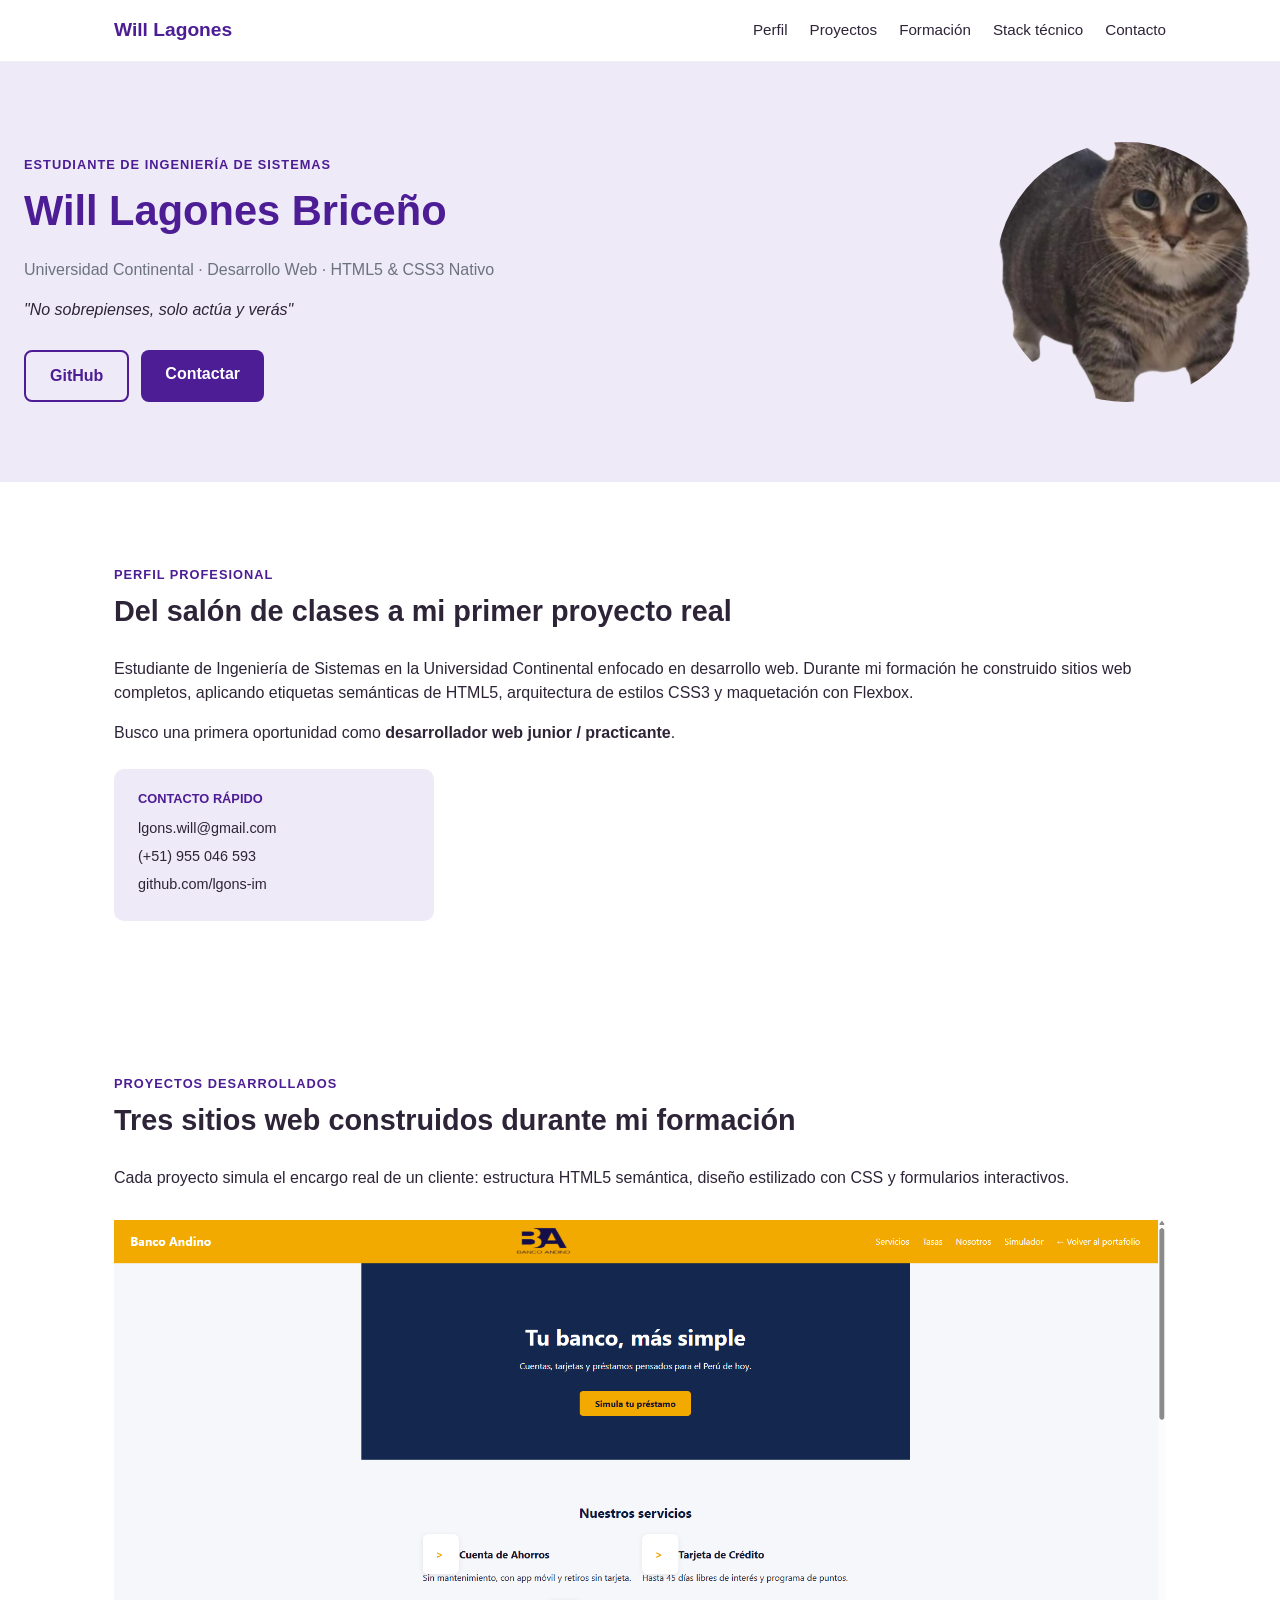
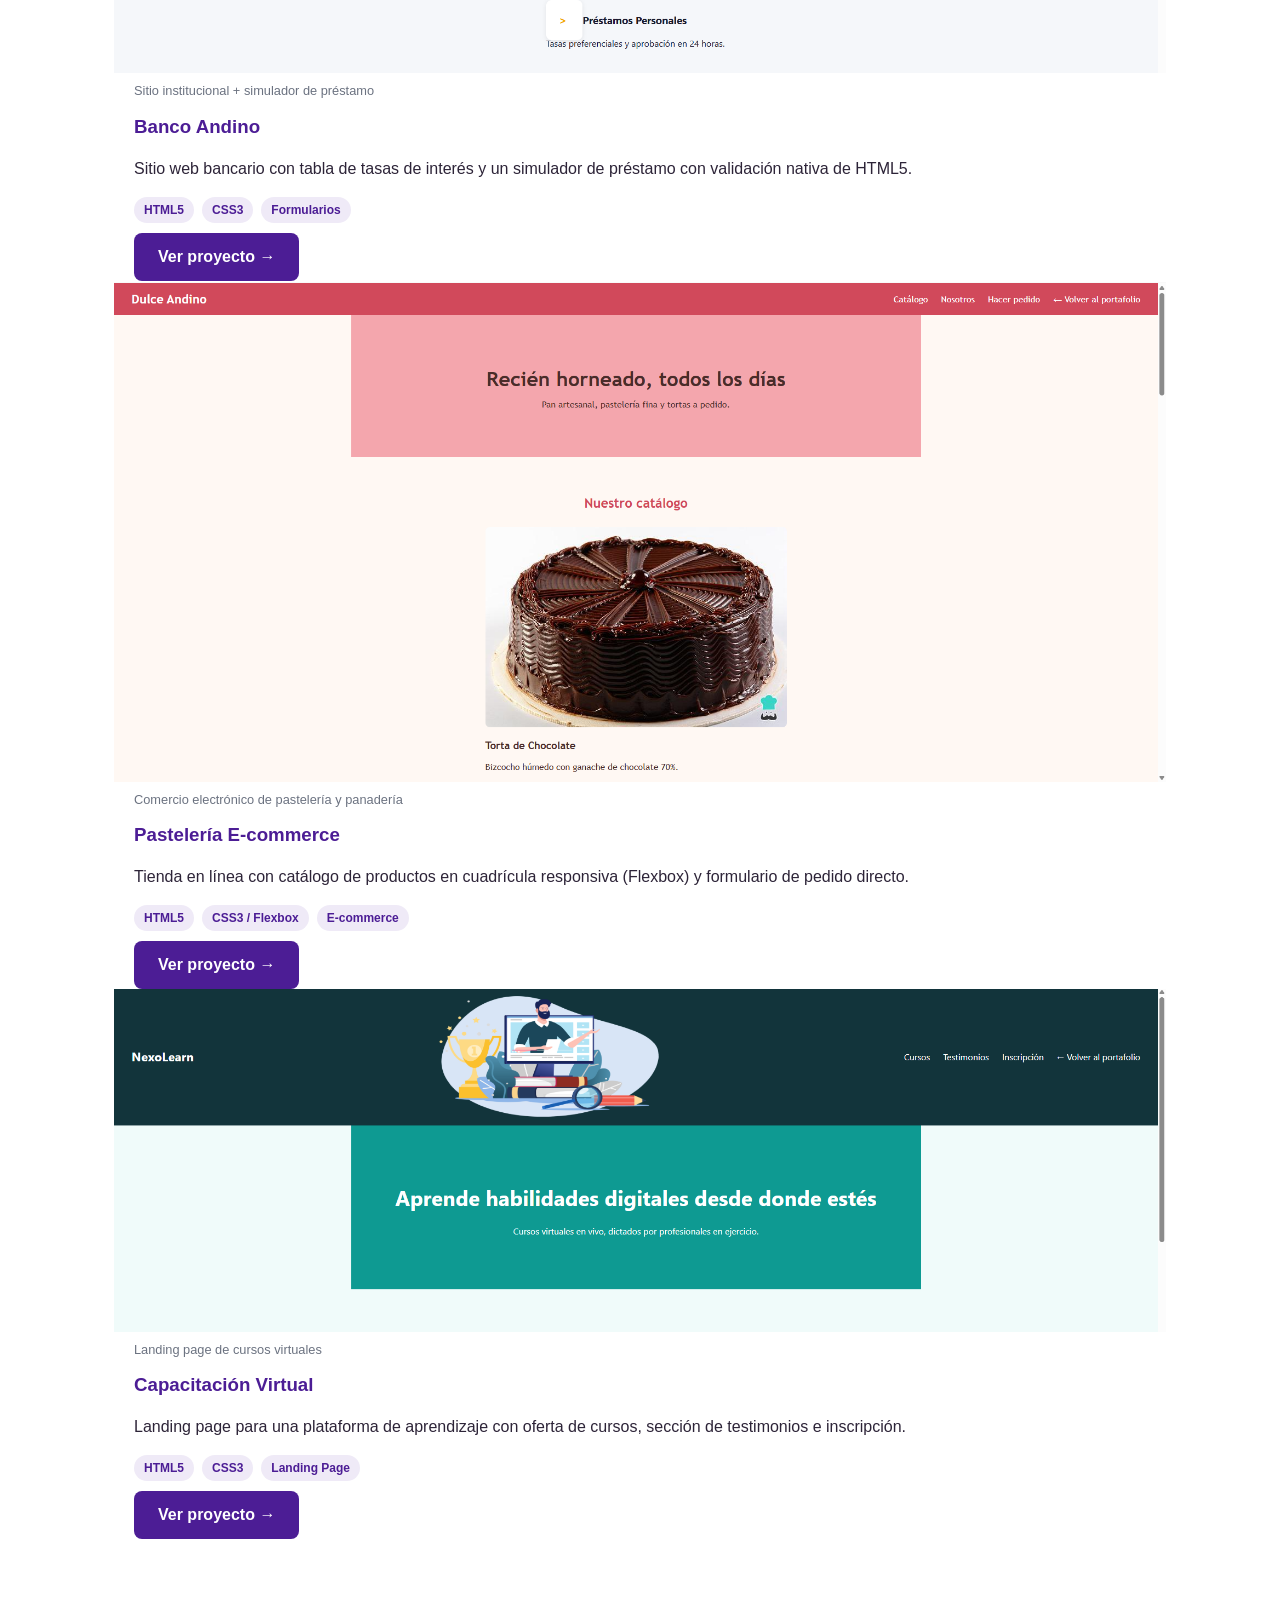
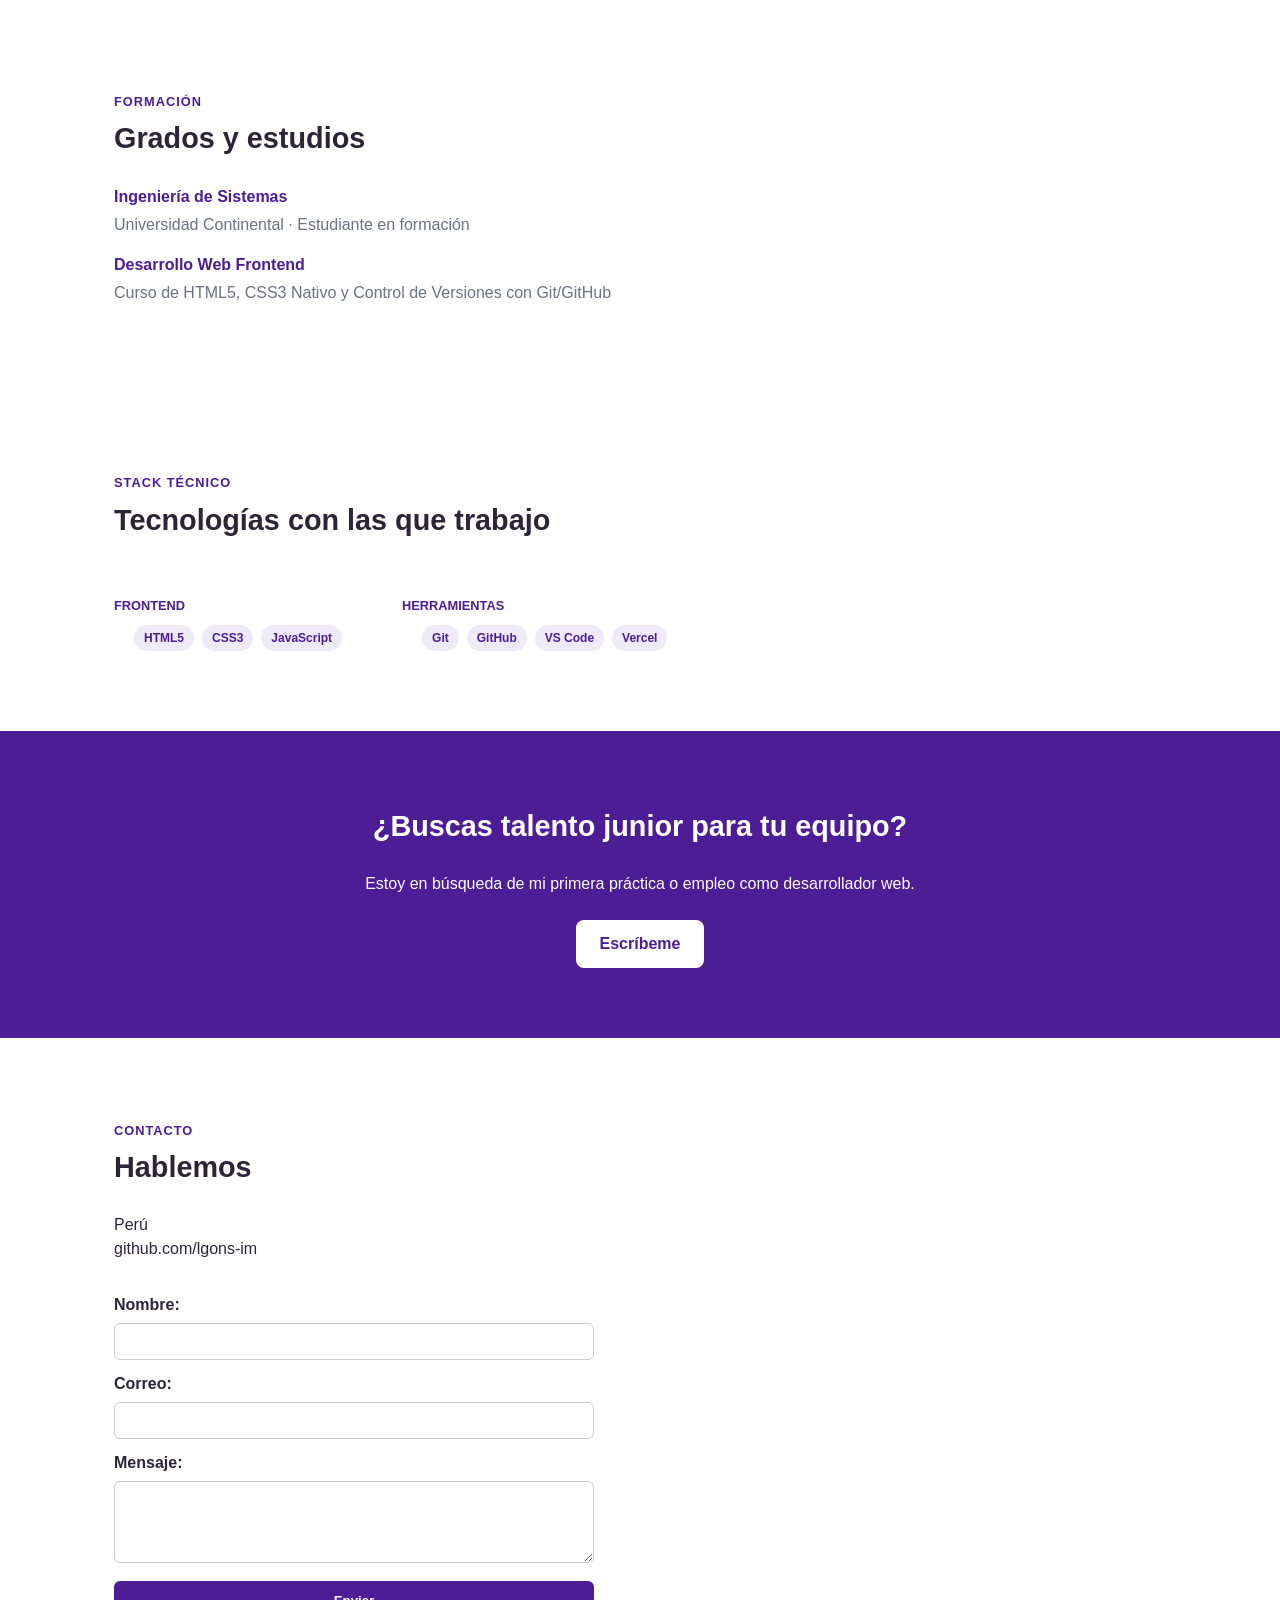
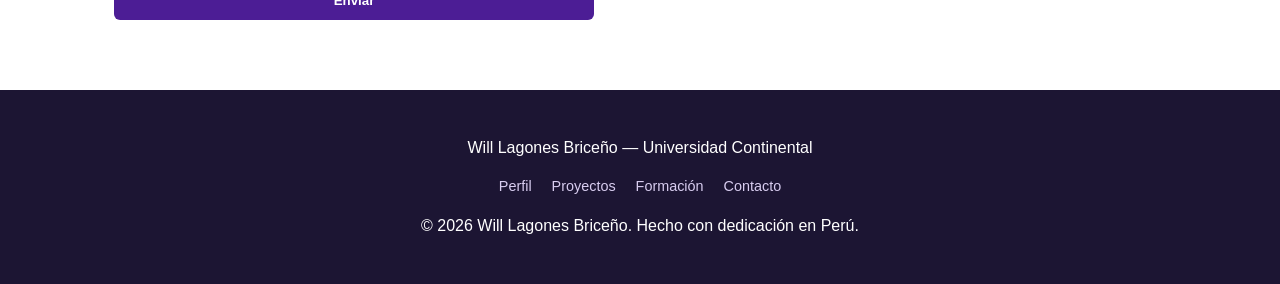
==== commit 3dad1c42: "v3" ====
--- a/index.html
+++ b/index.html
@@ -79,7 +79,6 @@
             <li>Formularios</li>
           </ul>
           <a href="banco.html" class="btn btn-solido">Ver proyecto &rarr;</a>
-        </article>
 
         <article class="proyecto-card">
           <figure>
@@ -93,8 +92,7 @@
             <li>CSS3 / Flexbox</li>
             <li>E-commerce</li>
           </ul>
-          <a href="../pasteleria_ecommerce.html" class="btn btn-solido">Ver proyecto &rarr;</a>
-        </article>
+<a href="pasteleria_ecommerce.html" class="btn btn-solido">Ver proyecto &rarr;</a>        </article>
 
         <article class="proyecto-card">
           <figure>
@@ -108,8 +106,7 @@
             <li>CSS3</li>
             <li>Landing Page</li>
           </ul>
-          <a href="../capacitacion_virtual.html" class="btn btn-solido">Ver proyecto &rarr;</a>
-        </article>
+<a href="capacitacion_virtual.html" class="btn btn-solido">Ver proyecto &rarr;</a>        </article>
 
       </div>
     </section>
